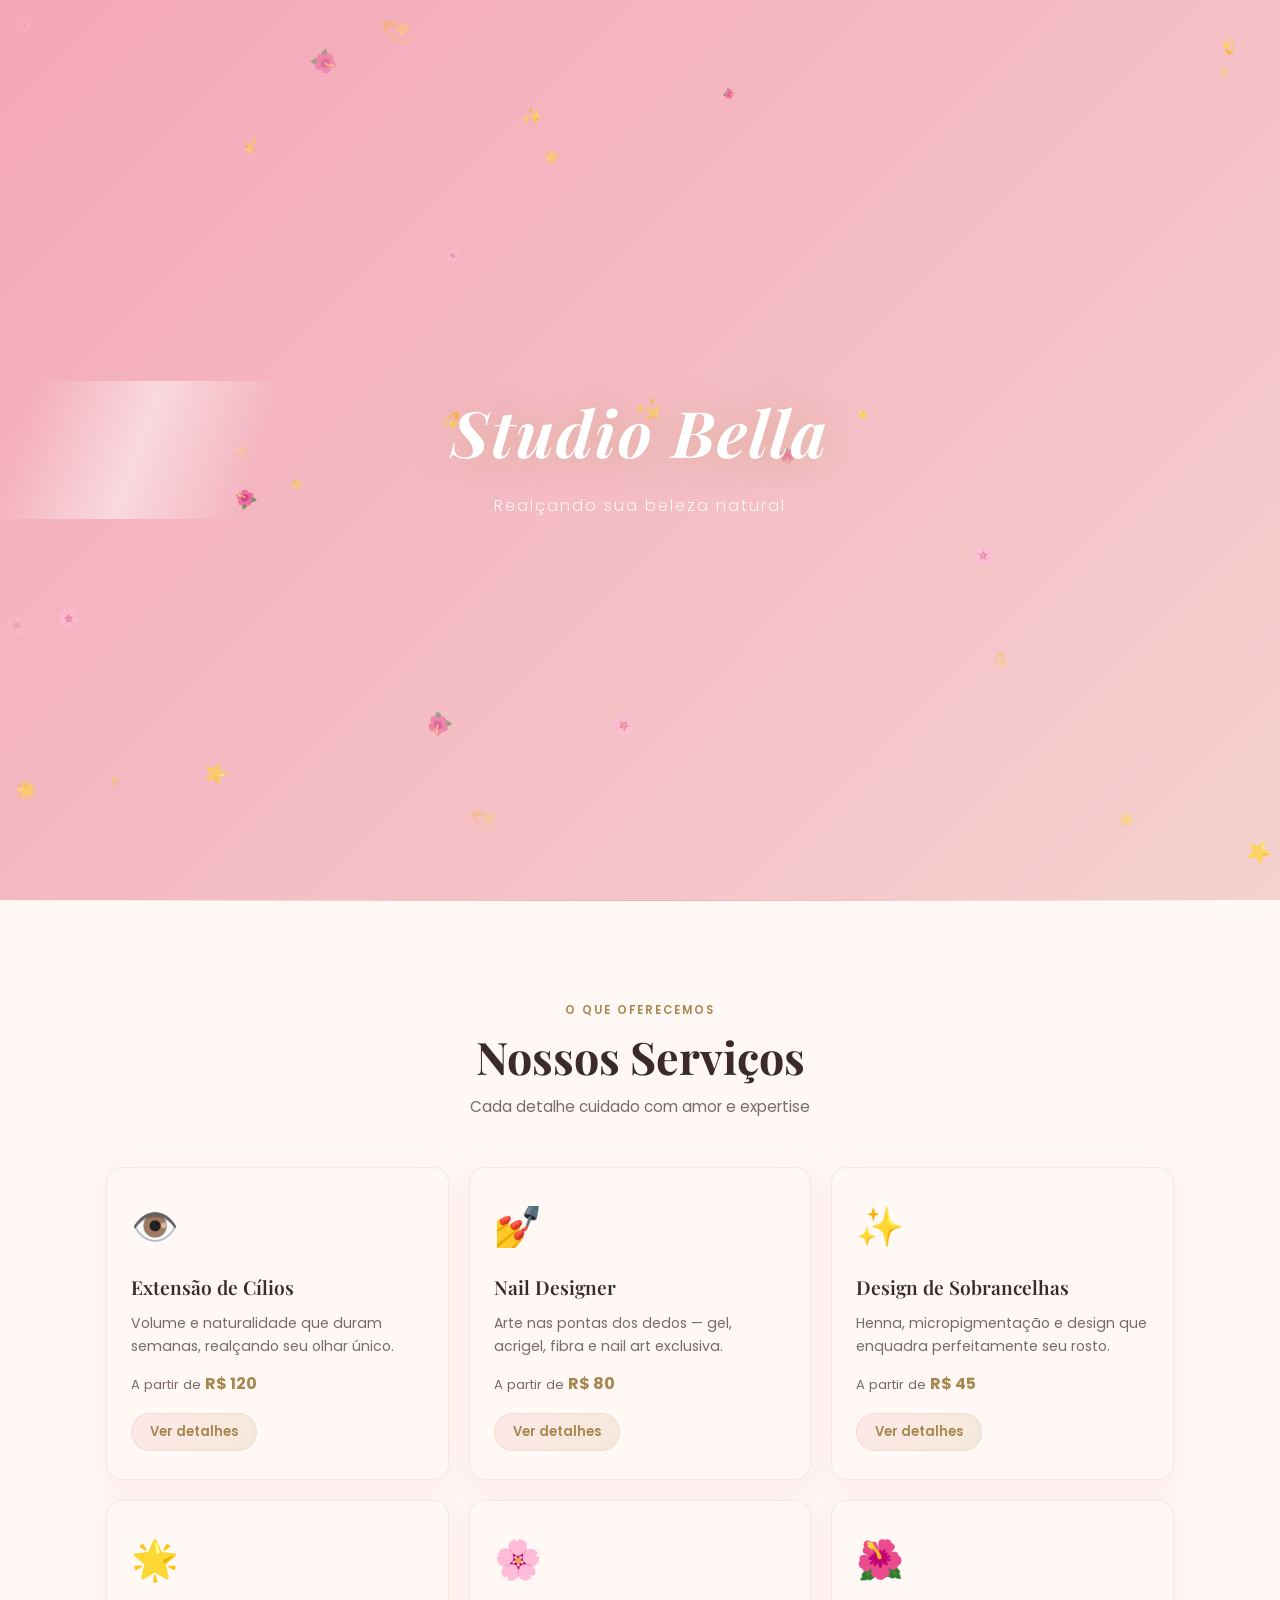
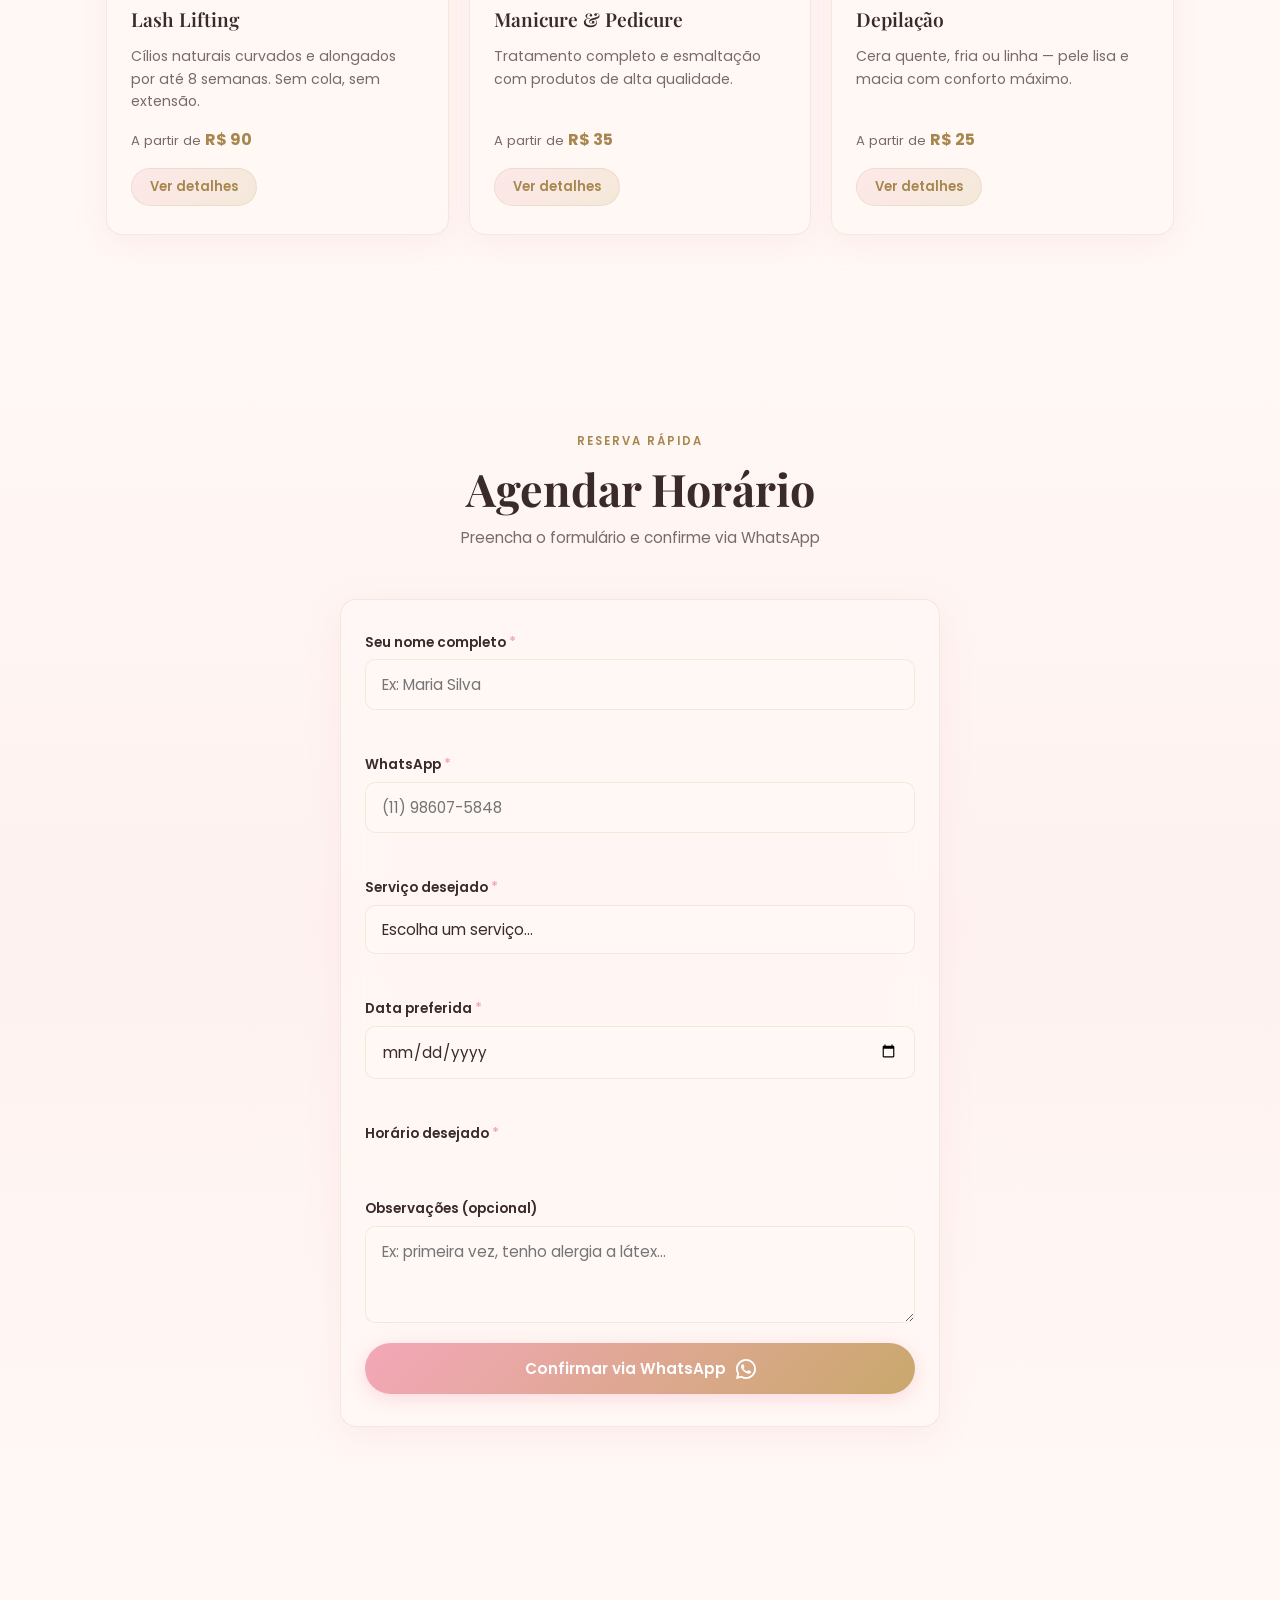
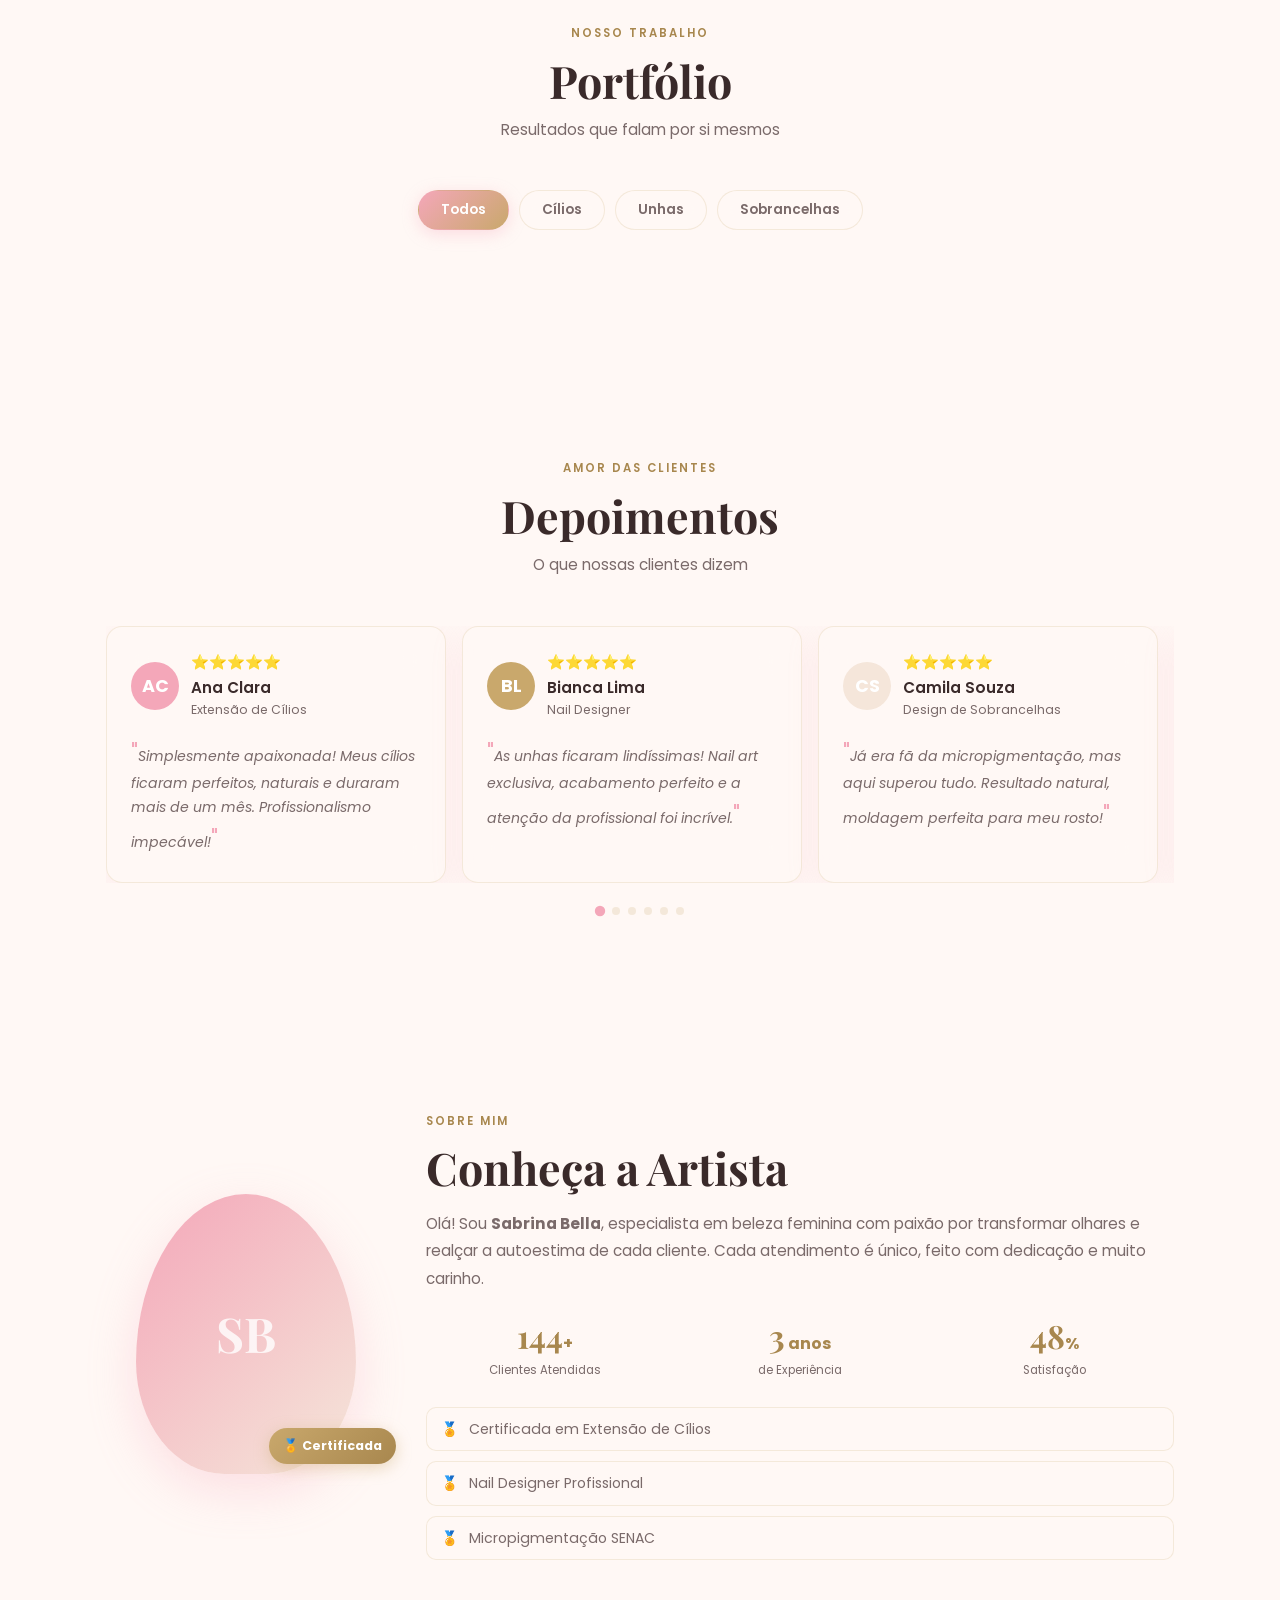
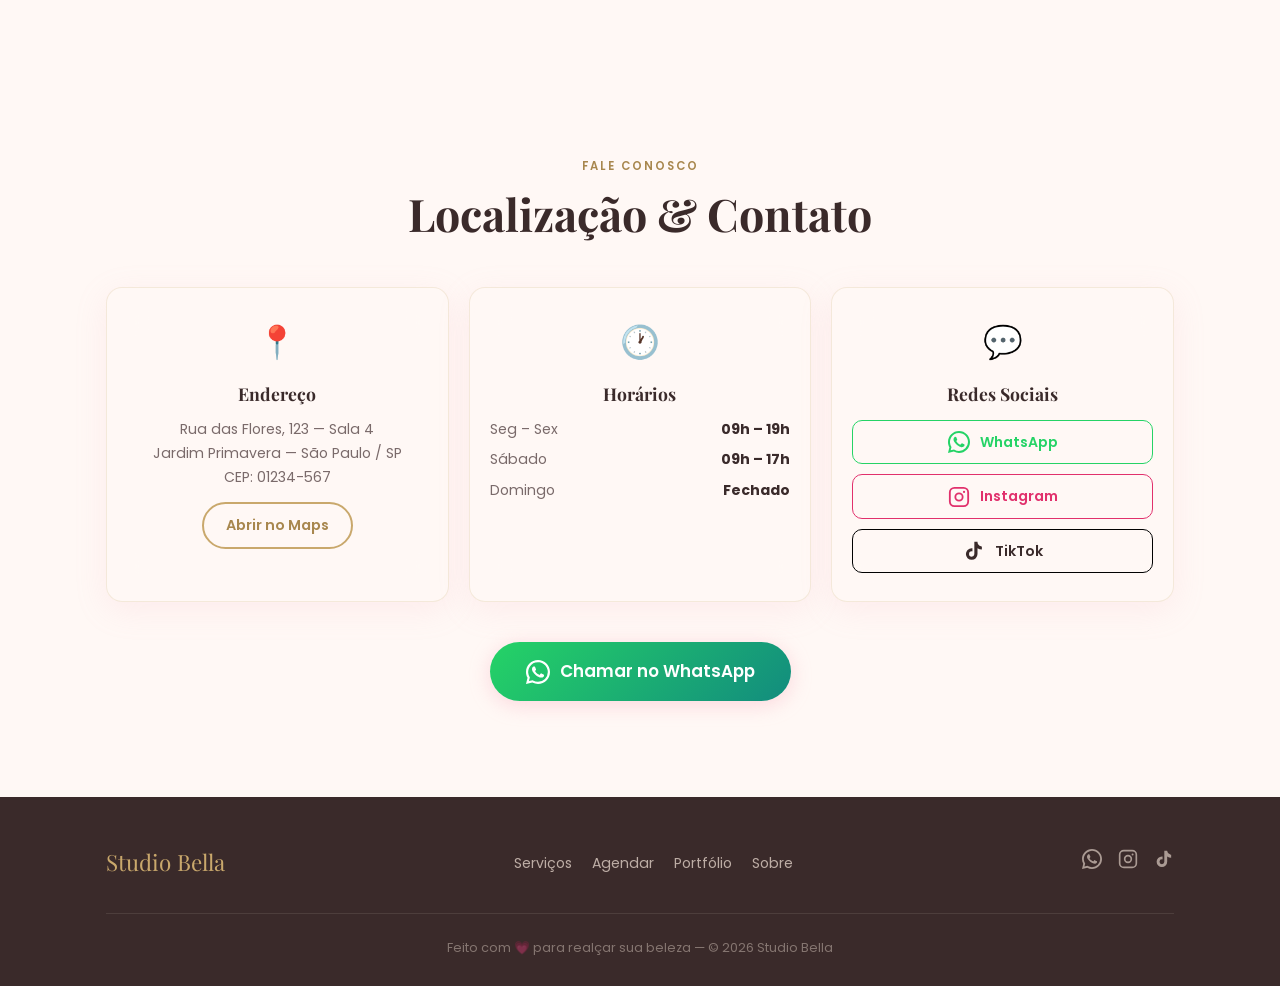
==== index.html @ 9dfc7160 "feat: site completo Studio Bella — salão de beleza feminino - Splash screen com partículas animadas " ====
<!DOCTYPE html>
<html lang="pt-BR" data-theme="light">
<head>
  <meta charset="UTF-8" />
  <meta name="viewport" content="width=device-width, initial-scale=1.0, maximum-scale=1.0" />
  <meta name="theme-color" content="#F4A7B9" />
  <meta name="description" content="Salão de Beleza Feminino — Cílios, Unhas, Sobrancelhas e muito mais. Agende seu horário agora!" />
  <title>Studio Bella — Salão de Beleza Feminino</title>

  <!-- PERSONALIZE: Troque o nome do salão nos meta tags acima -->

  <!-- PWA Manifest -->
  <link rel="manifest" href="manifest.json" />
  <link rel="apple-touch-icon" href="assets/icon-192.png" />

  <!-- Google Fonts -->
  <link rel="preconnect" href="https://fonts.googleapis.com" />
  <link rel="preconnect" href="https://fonts.gstatic.com" crossorigin />
  <link href="https://fonts.googleapis.com/css2?family=Playfair+Display:ital,wght@0,400;0,600;0,700;1,400&family=Poppins:wght@300;400;500;600&display=swap" rel="stylesheet" />

  <!-- Critical inline CSS for above-the-fold -->
  <style>
    *,*::before,*::after{box-sizing:border-box;margin:0;padding:0}
    html{scroll-behavior:smooth}
    body{font-family:'Poppins',sans-serif;background:#FFF8F5;color:#3a2a2a;overflow-x:hidden}
    #splash{position:fixed;inset:0;z-index:9999;background:linear-gradient(135deg,#F4A7B9,#F5E6DA,#C9A86C);display:flex;flex-direction:column;align-items:center;justify-content:center;transition:opacity .8s ease,transform .8s ease}
    #splash.hide{opacity:0;transform:scale(1.05);pointer-events:none}
    .splash-logo{font-family:'Playfair Display',serif;font-size:2.5rem;color:#fff;text-shadow:0 2px 20px rgba(201,168,108,.6);animation:pulse-glow 2s ease-in-out infinite}
    @keyframes pulse-glow{0%,100%{transform:scale(1);filter:drop-shadow(0 0 8px rgba(255,255,255,.4))}50%{transform:scale(1.06);filter:drop-shadow(0 0 24px rgba(255,255,255,.9))}}
  </style>

  <link rel="stylesheet" href="css/style.css" />
  <link rel="stylesheet" href="css/animations.css" />

  <!-- Scroll progress bar -->
  <div id="scroll-progress"></div>
</head>
<body>

<!-- ============================================================
     SPLASH SCREEN
============================================================ -->
<div id="splash" role="status" aria-label="Carregando...">
  <canvas id="particles-canvas"></canvas>
  <div class="splash-content">
    <div class="splash-logo-wrap">
      <div class="splash-shine"></div>
      <h1 class="splash-logo">Studio Bella</h1>
      <!-- PERSONALIZE: Troque "Studio Bella" pelo nome do seu salão -->
      <p class="splash-tagline">Realçando sua beleza natural</p>
    </div>
  </div>
</div>

<!-- ============================================================
     CURSOR CUSTOMIZADO (desktop)
============================================================ -->
<div id="custom-cursor"></div>
<div id="cursor-trail"></div>

<!-- ============================================================
     SCROLL PROGRESS BAR
============================================================ -->
<div id="scroll-bar"></div>

<!-- ============================================================
     PULL-TO-REFRESH
============================================================ -->
<div id="ptr-loader" aria-hidden="true">
  <div class="ptr-flower">🌸</div>
  <span>Atualizando...</span>
</div>

<!-- ============================================================
     DARK/LIGHT TOGGLE
============================================================ -->
<button id="theme-toggle" aria-label="Alternar tema" title="Alternar tema">
  <span class="theme-icon">🌙</span>
</button>

<!-- ============================================================
     HEADER + NAV
============================================================ -->
<header id="site-header" role="banner">
  <div class="header-inner">
    <a href="#hero" class="header-logo" aria-label="Studio Bella — início">
      Studio Bella
    </a>
    <button id="menu-btn" aria-label="Abrir menu" aria-expanded="false" aria-controls="main-nav">
      <span></span><span></span><span></span>
    </button>
    <nav id="main-nav" role="navigation" aria-label="Menu principal">
      <ul>
        <li><a href="#servicos" data-nav>Serviços</a></li>
        <li><a href="#agendamento" data-nav>Agendar</a></li>
        <li><a href="#portfolio" data-nav>Portfólio</a></li>
        <li><a href="#depoimentos" data-nav>Depoimentos</a></li>
        <li><a href="#sobre" data-nav>Sobre</a></li>
        <li><a href="#contato" data-nav>Contato</a></li>
      </ul>
    </nav>
  </div>
</header>

<!-- ============================================================
     HERO
============================================================ -->
<section id="hero" class="section-hero" aria-label="Página inicial">
  <div class="hero-parallax-bg" id="hero-bg"></div>
  <div class="hero-overlay"></div>
  <div class="hero-content reveal">
    <div class="hero-badge">✨ Beleza & Sofisticação</div>
    <h1 class="hero-title">
      Studio<br /><em>Bella</em>
      <!-- PERSONALIZE: Troque pelo nome do seu salão -->
    </h1>
    <p class="hero-tagline">Realçando sua beleza natural<br />com arte, carinho e precisão</p>
    <!-- PERSONALIZE: Troque a tagline acima -->
    <a href="#agendamento" class="btn-primary shimmer-btn" aria-label="Ir para agendamento">
      <span>Agendar Agora</span>
      <svg width="20" height="20" viewBox="0 0 24 24" fill="none" stroke="currentColor" stroke-width="2" aria-hidden="true"><path d="M5 12h14M12 5l7 7-7 7"/></svg>
    </a>
  </div>
  <div class="hero-scroll-hint" aria-hidden="true">
    <div class="scroll-dot"></div>
    <span>Role para baixo</span>
  </div>
</section>

<!-- ============================================================
     SERVIÇOS
============================================================ -->
<section id="servicos" class="section-services" aria-label="Serviços">
  <div class="container">
    <div class="section-header reveal">
      <span class="section-badge">O que oferecemos</span>
      <h2 class="section-title">Nossos Serviços</h2>
      <p class="section-sub">Cada detalhe cuidado com amor e expertise</p>
    </div>

    <div class="services-grid" role="list">

      <article class="service-card glass-card reveal" role="listitem" data-service="cilios" tabindex="0">
        <div class="card-icon" aria-hidden="true">👁️</div>
        <h3>Extensão de Cílios</h3>
        <p>Volume e naturalidade que duram semanas, realçando seu olhar único.</p>
        <div class="card-price">A partir de <strong>R$ 120</strong></div>
        <!-- PERSONALIZE: Ajuste o preço acima -->
        <button class="card-btn" aria-label="Ver detalhes de Extensão de Cílios">Ver detalhes</button>
      </article>

      <article class="service-card glass-card reveal" role="listitem" data-service="unhas" tabindex="0">
        <div class="card-icon" aria-hidden="true">💅</div>
        <h3>Nail Designer</h3>
        <p>Arte nas pontas dos dedos — gel, acrigel, fibra e nail art exclusiva.</p>
        <div class="card-price">A partir de <strong>R$ 80</strong></div>
        <!-- PERSONALIZE: Ajuste o preço acima -->
        <button class="card-btn" aria-label="Ver detalhes de Nail Designer">Ver detalhes</button>
      </article>

      <article class="service-card glass-card reveal" role="listitem" data-service="sobrancelhas" tabindex="0">
        <div class="card-icon" aria-hidden="true">✨</div>
        <h3>Design de Sobrancelhas</h3>
        <p>Henna, micropigmentação e design que enquadra perfeitamente seu rosto.</p>
        <div class="card-price">A partir de <strong>R$ 45</strong></div>
        <!-- PERSONALIZE: Ajuste o preço acima -->
        <button class="card-btn" aria-label="Ver detalhes de Design de Sobrancelhas">Ver detalhes</button>
      </article>

      <article class="service-card glass-card reveal" role="listitem" data-service="lash" tabindex="0">
        <div class="card-icon" aria-hidden="true">🌟</div>
        <h3>Lash Lifting</h3>
        <p>Cílios naturais curvados e alongados por até 8 semanas. Sem cola, sem extensão.</p>
        <div class="card-price">A partir de <strong>R$ 90</strong></div>
        <!-- PERSONALIZE: Ajuste o preço acima -->
        <button class="card-btn" aria-label="Ver detalhes de Lash Lifting">Ver detalhes</button>
      </article>

      <article class="service-card glass-card reveal" role="listitem" data-service="manicure" tabindex="0">
        <div class="card-icon" aria-hidden="true">🌸</div>
        <h3>Manicure & Pedicure</h3>
        <p>Tratamento completo e esmaltação com produtos de alta qualidade.</p>
        <div class="card-price">A partir de <strong>R$ 35</strong></div>
        <!-- PERSONALIZE: Ajuste o preço acima -->
        <button class="card-btn" aria-label="Ver detalhes de Manicure e Pedicure">Ver detalhes</button>
      </article>

      <article class="service-card glass-card reveal" role="listitem" data-service="depilacao" tabindex="0">
        <div class="card-icon" aria-hidden="true">🌺</div>
        <h3>Depilação</h3>
        <p>Cera quente, fria ou linha — pele lisa e macia com conforto máximo.</p>
        <div class="card-price">A partir de <strong>R$ 25</strong></div>
        <!-- PERSONALIZE: Ajuste o preço acima -->
        <button class="card-btn" aria-label="Ver detalhes de Depilação">Ver detalhes</button>
      </article>

    </div>
  </div>
</section>

<!-- ============================================================
     MODAL DE SERVIÇO
============================================================ -->
<div id="service-modal" class="modal-overlay" role="dialog" aria-modal="true" aria-labelledby="modal-title" hidden>
  <div class="modal-box glass-card">
    <button class="modal-close" aria-label="Fechar modal">✕</button>
    <div class="modal-icon" id="modal-icon" aria-hidden="true"></div>
    <h3 id="modal-title"></h3>
    <p id="modal-desc"></p>
    <ul id="modal-details" class="modal-list"></ul>
    <div id="modal-price" class="modal-price"></div>
    <a href="#agendamento" class="btn-primary shimmer-btn modal-cta">
      <span>Agendar Este Serviço</span>
    </a>
  </div>
</div>

<!-- ============================================================
     AGENDAMENTO
============================================================ -->
<section id="agendamento" class="section-booking" aria-label="Agendamento">
  <div class="container">
    <div class="section-header reveal">
      <span class="section-badge">Reserva rápida</span>
      <h2 class="section-title">Agendar Horário</h2>
      <p class="section-sub">Preencha o formulário e confirme via WhatsApp</p>
    </div>

    <div class="booking-card glass-card reveal">
      <form id="booking-form" novalidate>

        <div class="form-group">
          <label for="f-nome">Seu nome completo <span aria-hidden="true">*</span></label>
          <input type="text" id="f-nome" name="nome" placeholder="Ex: Maria Silva" autocomplete="name" required />
          <span class="field-error" id="err-nome" role="alert"></span>
        </div>

        <div class="form-group">
          <label for="f-wpp">WhatsApp <span aria-hidden="true">*</span></label>
          <input type="tel" id="f-wpp" name="whatsapp" placeholder="(11) 98607-5848" autocomplete="tel" required />
          <span class="field-error" id="err-wpp" role="alert"></span>
        </div>

        <div class="form-group">
          <label for="f-servico">Serviço desejado <span aria-hidden="true">*</span></label>
          <select id="f-servico" name="servico" required>
            <option value="">Escolha um serviço...</option>
            <option value="Extensão de Cílios">👁️ Extensão de Cílios</option>
            <option value="Nail Designer">💅 Nail Designer</option>
            <option value="Design de Sobrancelhas">✨ Design de Sobrancelhas</option>
            <option value="Lash Lifting">🌟 Lash Lifting</option>
            <option value="Manicure e Pedicure">🌸 Manicure &amp; Pedicure</option>
            <option value="Depilação">🌺 Depilação</option>
          </select>
          <span class="field-error" id="err-servico" role="alert"></span>
        </div>

        <div class="form-group">
          <label for="f-data">Data preferida <span aria-hidden="true">*</span></label>
          <input type="date" id="f-data" name="data" required />
          <span class="field-error" id="err-data" role="alert"></span>
        </div>

        <div class="form-group">
          <label>Horário desejado <span aria-hidden="true">*</span></label>
          <div class="time-slots" id="time-slots" role="group" aria-label="Selecione o horário">
            <!-- Gerado via JS -->
          </div>
          <input type="hidden" id="f-horario" name="horario" required />
          <span class="field-error" id="err-horario" role="alert"></span>
        </div>

        <div class="form-group">
          <label for="f-obs">Observações (opcional)</label>
          <textarea id="f-obs" name="observacoes" placeholder="Ex: primeira vez, tenho alergia a látex..." rows="3"></textarea>
        </div>

        <button type="submit" class="btn-primary btn-full shimmer-btn" id="btn-agendar">
          <span>Confirmar via WhatsApp</span>
          <svg width="20" height="20" viewBox="0 0 24 24" fill="currentColor" aria-hidden="true"><path d="M17.472 14.382c-.297-.149-1.758-.867-2.03-.967-.273-.099-.471-.148-.67.15-.197.297-.767.966-.94 1.164-.173.199-.347.223-.644.075-.297-.15-1.255-.463-2.39-1.475-.883-.788-1.48-1.761-1.653-2.059-.173-.297-.018-.458.13-.606.134-.133.298-.347.446-.52.149-.174.198-.298.298-.497.099-.198.05-.371-.025-.52-.075-.149-.669-1.612-.916-2.207-.242-.579-.487-.5-.669-.51-.173-.008-.371-.01-.57-.01-.198 0-.52.074-.792.372-.272.297-1.04 1.016-1.04 2.479 0 1.462 1.065 2.875 1.213 3.074.149.198 2.096 3.2 5.077 4.487.709.306 1.262.489 1.694.625.712.227 1.36.195 1.871.118.571-.085 1.758-.719 2.006-1.413.248-.694.248-1.289.173-1.413-.074-.124-.272-.198-.57-.347z"/><path d="M12 0C5.373 0 0 5.373 0 12c0 2.123.554 4.118 1.528 5.847L0 24l6.335-1.51A11.945 11.945 0 0012 24c6.627 0 12-5.373 12-12S18.627 0 12 0zm0 21.818a9.818 9.818 0 01-5.002-1.371l-.36-.213-3.728.888.933-3.638-.234-.374A9.818 9.818 0 1121.818 12a9.818 9.818 0 01-9.818 9.818z"/></svg>
        </button>

      </form>
    </div>
  </div>
</section>

<!-- ============================================================
     TELA DE CONFIRMAÇÃO (confetes)
============================================================ -->
<div id="confirmation-screen" hidden aria-live="polite">
  <canvas id="confetti-canvas"></canvas>
  <div class="confirm-box glass-card">
    <div class="confirm-icon">🎉</div>
    <h2>Solicitação Enviada!</h2>
    <p>Sua mensagem foi aberta no WhatsApp.<br />Aguarde a confirmação do seu horário!</p>
    <button id="confirm-back" class="btn-primary">Voltar ao início</button>
  </div>
</div>

<!-- ============================================================
     PORTFÓLIO
============================================================ -->
<section id="portfolio" class="section-portfolio" aria-label="Portfólio de trabalhos">
  <div class="container">
    <div class="section-header reveal">
      <span class="section-badge">Nosso trabalho</span>
      <h2 class="section-title">Portfólio</h2>
      <p class="section-sub">Resultados que falam por si mesmos</p>
    </div>

    <div class="portfolio-filters reveal" role="tablist" aria-label="Filtrar portfólio">
      <button class="filter-btn active" data-filter="all" role="tab" aria-selected="true">Todos</button>
      <button class="filter-btn" data-filter="cilios" role="tab" aria-selected="false">Cílios</button>
      <button class="filter-btn" data-filter="unhas" role="tab" aria-selected="false">Unhas</button>
      <button class="filter-btn" data-filter="sobrancelhas" role="tab" aria-selected="false">Sobrancelhas</button>
    </div>

    <div class="portfolio-grid" id="portfolio-grid" role="list">
      <!-- Gerado via JS -->
    </div>

  </div>
</section>

<!-- ============================================================
     LIGHTBOX
============================================================ -->
<div id="lightbox" class="lightbox" hidden role="dialog" aria-modal="true" aria-label="Visualizar imagem">
  <button class="lb-close" aria-label="Fechar">✕</button>
  <button class="lb-prev" aria-label="Anterior">‹</button>
  <button class="lb-next" aria-label="Próximo">›</button>
  <div class="lb-content">
    <div class="lb-img-wrap" id="lb-img-wrap"></div>
    <p class="lb-caption" id="lb-caption"></p>
  </div>
</div>

<!-- ============================================================
     DEPOIMENTOS
============================================================ -->
<section id="depoimentos" class="section-testimonials" aria-label="Depoimentos de clientes">
  <div class="container">
    <div class="section-header reveal">
      <span class="section-badge">Amor das clientes</span>
      <h2 class="section-title">Depoimentos</h2>
      <p class="section-sub">O que nossas clientes dizem</p>
    </div>

    <div class="testimonials-track-wrap">
      <div class="testimonials-track" id="testimonials-track" role="list">
        <!-- Gerado via JS -->
      </div>
    </div>

    <div class="testimonials-dots" id="testimonials-dots" aria-label="Navegação de depoimentos"></div>

  </div>
</section>

<!-- ============================================================
     SOBRE
============================================================ -->
<section id="sobre" class="section-about" aria-label="Sobre a profissional">
  <div class="container">
    <div class="about-inner reveal">
      <div class="about-photo-wrap">
        <div class="about-photo-placeholder" aria-label="Foto da profissional">
          <!-- PERSONALIZE: Troque pelo <img src="assets/profissional.jpg" alt="..."> -->
          <div class="photo-initials">SB</div>
        </div>
        <div class="about-badge-cert">
          <span>🏅</span> Certificada
        </div>
      </div>
      <div class="about-content">
        <span class="section-badge">Sobre mim</span>
        <h2 class="section-title">Conheça a Artista</h2>
        <!-- PERSONALIZE: Troque o nome e bio abaixo -->
        <p class="about-bio">
          Olá! Sou <strong>Sabrina Bella</strong>, especialista em beleza feminina com paixão por transformar olhares e realçar a autoestima de cada cliente. Cada atendimento é único, feito com dedicação e muito carinho.
        </p>
        <!-- PERSONALIZE: Troque a bio acima -->

        <div class="stats-grid" aria-label="Estatísticas">
          <div class="stat-item">
            <span class="stat-number" data-target="500">0</span><span>+</span>
            <span class="stat-label">Clientes Atendidas</span>
          </div>
          <div class="stat-item">
            <span class="stat-number" data-target="3">0</span><span> anos</span>
            <span class="stat-label">de Experiência</span>
          </div>
          <div class="stat-item">
            <span class="stat-number" data-target="98">0</span><span>%</span>
            <span class="stat-label">Satisfação</span>
          </div>
        </div>

        <div class="certifications">
          <div class="cert-item"><span aria-hidden="true">🏅</span> Certificada em Extensão de Cílios</div>
          <div class="cert-item"><span aria-hidden="true">🏅</span> Nail Designer Profissional</div>
          <div class="cert-item"><span aria-hidden="true">🏅</span> Micropigmentação SENAC</div>
          <!-- PERSONALIZE: Troque as certificações acima -->
        </div>
      </div>
    </div>
  </div>
</section>

<!-- ============================================================
     CONTATO & LOCALIZAÇÃO
============================================================ -->
<section id="contato" class="section-contact" aria-label="Contato e localização">
  <div class="container">
    <div class="section-header reveal">
      <span class="section-badge">Fale conosco</span>
      <h2 class="section-title">Localização & Contato</h2>
    </div>

    <div class="contact-grid reveal">

      <div class="contact-card glass-card">
        <div class="contact-icon" aria-hidden="true">📍</div>
        <h3>Endereço</h3>
        <!-- PERSONALIZE: Troque o endereço abaixo -->
        <p>Rua das Flores, 123 — Sala 4<br />Jardim Primavera — São Paulo / SP<br />CEP: 01234-567</p>
        <a
          href="https://maps.google.com/?q=Rua+das+Flores+123+São+Paulo"
          target="_blank"
          rel="noopener"
          class="btn-outline"
          aria-label="Abrir no Google Maps"
        >Abrir no Maps</a>
        <!-- PERSONALIZE: Troque a URL do Maps acima pelo endereço real -->
      </div>

      <div class="contact-card glass-card">
        <div class="contact-icon" aria-hidden="true">🕐</div>
        <h3>Horários</h3>
        <!-- PERSONALIZE: Troque os horários abaixo -->
        <ul class="hours-list">
          <li><span>Seg – Sex</span><strong>09h – 19h</strong></li>
          <li><span>Sábado</span><strong>09h – 17h</strong></li>
          <li><span>Domingo</span><strong>Fechado</strong></li>
        </ul>
      </div>

      <div class="contact-card glass-card">
        <div class="contact-icon" aria-hidden="true">💬</div>
        <h3>Redes Sociais</h3>
        <div class="social-links">
          <!-- PERSONALIZE: Troque os links das redes sociais abaixo -->
          <a href="https://wa.me/5511986075848" target="_blank" rel="noopener" class="social-btn wpp" aria-label="WhatsApp">
            <svg width="22" height="22" viewBox="0 0 24 24" fill="currentColor" aria-hidden="true"><path d="M17.472 14.382c-.297-.149-1.758-.867-2.03-.967-.273-.099-.471-.148-.67.15-.197.297-.767.966-.94 1.164-.173.199-.347.223-.644.075-.297-.15-1.255-.463-2.39-1.475-.883-.788-1.48-1.761-1.653-2.059-.173-.297-.018-.458.13-.606.134-.133.298-.347.446-.52.149-.174.198-.298.298-.497.099-.198.05-.371-.025-.52-.075-.149-.669-1.612-.916-2.207-.242-.579-.487-.5-.669-.51-.173-.008-.371-.01-.57-.01-.198 0-.52.074-.792.372-.272.297-1.04 1.016-1.04 2.479 0 1.462 1.065 2.875 1.213 3.074.149.198 2.096 3.2 5.077 4.487.709.306 1.262.489 1.694.625.712.227 1.36.195 1.871.118.571-.085 1.758-.719 2.006-1.413.248-.694.248-1.289.173-1.413-.074-.124-.272-.198-.57-.347z"/><path d="M12 0C5.373 0 0 5.373 0 12c0 2.123.554 4.118 1.528 5.847L0 24l6.335-1.51A11.945 11.945 0 0012 24c6.627 0 12-5.373 12-12S18.627 0 12 0zm0 21.818a9.818 9.818 0 01-5.002-1.371l-.36-.213-3.728.888.933-3.638-.234-.374A9.818 9.818 0 1121.818 12a9.818 9.818 0 01-9.818 9.818z"/></svg>
            WhatsApp
          </a>
          <a href="https://instagram.com/studiobella" target="_blank" rel="noopener" class="social-btn insta" aria-label="Instagram">
            <svg width="22" height="22" viewBox="0 0 24 24" fill="none" stroke="currentColor" stroke-width="2" aria-hidden="true"><rect x="2" y="2" width="20" height="20" rx="5" ry="5"/><circle cx="12" cy="12" r="4"/><circle cx="17.5" cy="6.5" r="1.2" fill="currentColor" stroke="none"/></svg>
            Instagram
          </a>
          <a href="https://tiktok.com/@studiobella" target="_blank" rel="noopener" class="social-btn tiktok" aria-label="TikTok">
            <svg width="22" height="22" viewBox="0 0 24 24" fill="currentColor" aria-hidden="true"><path d="M19.59 6.69a4.83 4.83 0 01-3.77-4.25V2h-3.45v13.67a2.89 2.89 0 01-2.88 2.5 2.89 2.89 0 01-2.89-2.89 2.89 2.89 0 012.89-2.89c.28 0 .54.04.79.1V9.01a6.32 6.32 0 00-.79-.05 6.34 6.34 0 00-6.34 6.34 6.34 6.34 0 006.34 6.34 6.34 6.34 0 006.33-6.34V8.93a8.16 8.16 0 004.77 1.52V7a4.85 4.85 0 01-1-.31z"/></svg>
            TikTok
          </a>
        </div>
        <!-- PERSONALIZE: Troque os links acima pelos seus perfis reais -->
      </div>

    </div>

    <div class="cta-whatsapp reveal">
      <a href="https://wa.me/5511986075848" target="_blank" rel="noopener" class="btn-primary btn-wpp-big shimmer-btn" aria-label="Enviar mensagem no WhatsApp">
        <!-- PERSONALIZE: Troque o número acima pelo seu WhatsApp real -->
        <svg width="24" height="24" viewBox="0 0 24 24" fill="currentColor" aria-hidden="true"><path d="M17.472 14.382c-.297-.149-1.758-.867-2.03-.967-.273-.099-.471-.148-.67.15-.197.297-.767.966-.94 1.164-.173.199-.347.223-.644.075-.297-.15-1.255-.463-2.39-1.475-.883-.788-1.48-1.761-1.653-2.059-.173-.297-.018-.458.13-.606.134-.133.298-.347.446-.52.149-.174.198-.298.298-.497.099-.198.05-.371-.025-.52-.075-.149-.669-1.612-.916-2.207-.242-.579-.487-.5-.669-.51-.173-.008-.371-.01-.57-.01-.198 0-.52.074-.792.372-.272.297-1.04 1.016-1.04 2.479 0 1.462 1.065 2.875 1.213 3.074.149.198 2.096 3.2 5.077 4.487.709.306 1.262.489 1.694.625.712.227 1.36.195 1.871.118.571-.085 1.758-.719 2.006-1.413.248-.694.248-1.289.173-1.413-.074-.124-.272-.198-.57-.347z"/><path d="M12 0C5.373 0 0 5.373 0 12c0 2.123.554 4.118 1.528 5.847L0 24l6.335-1.51A11.945 11.945 0 0012 24c6.627 0 12-5.373 12-12S18.627 0 12 0zm0 21.818a9.818 9.818 0 01-5.002-1.371l-.36-.213-3.728.888.933-3.638-.234-.374A9.818 9.818 0 1121.818 12a9.818 9.818 0 01-9.818 9.818z"/></svg>
        <span>Chamar no WhatsApp</span>
      </a>
    </div>

  </div>
</section>

<!-- ============================================================
     FOOTER
============================================================ -->
<footer id="site-footer" role="contentinfo">
  <div class="container">
    <div class="footer-inner">
      <a href="#hero" class="footer-logo" aria-label="Studio Bella — topo">Studio Bella</a>
      <!-- PERSONALIZE: Troque o nome acima -->
      <nav class="footer-nav" aria-label="Links do rodapé">
        <a href="#servicos">Serviços</a>
        <a href="#agendamento">Agendar</a>
        <a href="#portfolio">Portfólio</a>
        <a href="#sobre">Sobre</a>
      </nav>
      <div class="footer-social">
        <a href="https://wa.me/5511986075848" target="_blank" rel="noopener" aria-label="WhatsApp">
          <svg width="20" height="20" viewBox="0 0 24 24" fill="currentColor" aria-hidden="true"><path d="M17.472 14.382c-.297-.149-1.758-.867-2.03-.967-.273-.099-.471-.148-.67.15-.197.297-.767.966-.94 1.164-.173.199-.347.223-.644.075-.297-.15-1.255-.463-2.39-1.475-.883-.788-1.48-1.761-1.653-2.059-.173-.297-.018-.458.13-.606.134-.133.298-.347.446-.52.149-.174.198-.298.298-.497.099-.198.05-.371-.025-.52-.075-.149-.669-1.612-.916-2.207-.242-.579-.487-.5-.669-.51-.173-.008-.371-.01-.57-.01-.198 0-.52.074-.792.372-.272.297-1.04 1.016-1.04 2.479 0 1.462 1.065 2.875 1.213 3.074.149.198 2.096 3.2 5.077 4.487.709.306 1.262.489 1.694.625.712.227 1.36.195 1.871.118.571-.085 1.758-.719 2.006-1.413.248-.694.248-1.289.173-1.413-.074-.124-.272-.198-.57-.347z"/><path d="M12 0C5.373 0 0 5.373 0 12c0 2.123.554 4.118 1.528 5.847L0 24l6.335-1.51A11.945 11.945 0 0012 24c6.627 0 12-5.373 12-12S18.627 0 12 0zm0 21.818a9.818 9.818 0 01-5.002-1.371l-.36-.213-3.728.888.933-3.638-.234-.374A9.818 9.818 0 1121.818 12a9.818 9.818 0 01-9.818 9.818z"/></svg>
        </a>
        <a href="https://instagram.com/studiobella" target="_blank" rel="noopener" aria-label="Instagram">
          <svg width="20" height="20" viewBox="0 0 24 24" fill="none" stroke="currentColor" stroke-width="2" aria-hidden="true"><rect x="2" y="2" width="20" height="20" rx="5" ry="5"/><circle cx="12" cy="12" r="4"/><circle cx="17.5" cy="6.5" r="1.2" fill="currentColor" stroke="none"/></svg>
        </a>
        <a href="https://tiktok.com/@studiobella" target="_blank" rel="noopener" aria-label="TikTok">
          <svg width="20" height="20" viewBox="0 0 24 24" fill="currentColor" aria-hidden="true"><path d="M19.59 6.69a4.83 4.83 0 01-3.77-4.25V2h-3.45v13.67a2.89 2.89 0 01-2.88 2.5 2.89 2.89 0 01-2.89-2.89 2.89 2.89 0 012.89-2.89c.28 0 .54.04.79.1V9.01a6.32 6.32 0 00-.79-.05 6.34 6.34 0 00-6.34 6.34 6.34 6.34 0 006.34 6.34 6.34 6.34 0 006.33-6.34V8.93a8.16 8.16 0 004.77 1.52V7a4.85 4.85 0 01-1-.31z"/></svg>
        </a>
      </div>
    </div>
    <p class="footer-copy">Feito com 💗 para realçar sua beleza &mdash; &copy; <span id="footer-year"></span> Studio Bella</p>
  </div>
</footer>

<!-- ============================================================
     FLOATING ACTION BUTTON
============================================================ -->
<a href="https://wa.me/5511986075848" id="fab" class="fab" target="_blank" rel="noopener" aria-label="Chamar no WhatsApp">
  <!-- PERSONALIZE: Troque o número acima pelo seu WhatsApp real -->
  <svg width="28" height="28" viewBox="0 0 24 24" fill="currentColor" aria-hidden="true"><path d="M17.472 14.382c-.297-.149-1.758-.867-2.03-.967-.273-.099-.471-.148-.67.15-.197.297-.767.966-.94 1.164-.173.199-.347.223-.644.075-.297-.15-1.255-.463-2.39-1.475-.883-.788-1.48-1.761-1.653-2.059-.173-.297-.018-.458.13-.606.134-.133.298-.347.446-.52.149-.174.198-.298.298-.497.099-.198.05-.371-.025-.52-.075-.149-.669-1.612-.916-2.207-.242-.579-.487-.5-.669-.51-.173-.008-.371-.01-.57-.01-.198 0-.52.074-.792.372-.272.297-1.04 1.016-1.04 2.479 0 1.462 1.065 2.875 1.213 3.074.149.198 2.096 3.2 5.077 4.487.709.306 1.262.489 1.694.625.712.227 1.36.195 1.871.118.571-.085 1.758-.719 2.006-1.413.248-.694.248-1.289.173-1.413-.074-.124-.272-.198-.57-.347z"/><path d="M12 0C5.373 0 0 5.373 0 12c0 2.123.554 4.118 1.528 5.847L0 24l6.335-1.51A11.945 11.945 0 0012 24c6.627 0 12-5.373 12-12S18.627 0 12 0zm0 21.818a9.818 9.818 0 01-5.002-1.371l-.36-.213-3.728.888.933-3.638-.234-.374A9.818 9.818 0 1121.818 12a9.818 9.818 0 01-9.818 9.818z"/></svg>
</a>

<!-- ============================================================
     VOLTAR AO TOPO
============================================================ -->
<button id="back-to-top" aria-label="Voltar ao topo" hidden>
  <svg width="20" height="20" viewBox="0 0 24 24" fill="none" stroke="currentColor" stroke-width="2.5" aria-hidden="true"><polyline points="18 15 12 9 6 15"/></svg>
</button>

<!-- Scripts -->
<script src="js/main.js" defer></script>
<script src="js/agendamento.js" defer></script>
<script src="js/portfolio.js" defer></script>

</body>
</html>
---- css/style.css ----
/* ============================================================
   STUDIO BELLA — style.css
   PERSONALIZE: Troque as variáveis abaixo para mudar o tema
============================================================ */

/* ── Variáveis ─────────────────────────────────────────── */
:root {
  --rose:      #F4A7B9;
  --nude:      #F5E6DA;
  --gold:      #C9A86C;
  --gold-dark: #a8874e;
  --white:     #FFF8F5;
  --dark:      #3a2a2a;
  --gray:      #7a6a6a;
  --light-bg:  #FFF8F5;
  --card-bg:   rgba(255,248,245,0.7);
  --border:    rgba(201,168,108,0.2);
  --shadow:    0 8px 32px rgba(244,167,185,0.15);
  --radius:    16px;
  --radius-sm: 10px;
  --font-head: 'Playfair Display', serif;
  --font-body: 'Poppins', sans-serif;
  --transition: 0.35s cubic-bezier(0.4, 0, 0.2, 1);
  --header-h:  64px;
}

[data-theme="dark"] {
  --white:    #1a1218;
  --light-bg: #1a1218;
  --dark:     #f5e6da;
  --gray:     #c8b8b8;
  --card-bg:  rgba(40,28,34,0.8);
  --border:   rgba(201,168,108,0.3);
  --shadow:   0 8px 32px rgba(0,0,0,0.4);
}

/* ── Reset base ─────────────────────────────────────────── */
*, *::before, *::after { box-sizing: border-box; margin: 0; padding: 0; }
html { scroll-behavior: smooth; scroll-padding-top: var(--header-h); }
body {
  font-family: var(--font-body);
  background: var(--light-bg);
  color: var(--dark);
  overflow-x: hidden;
  transition: background var(--transition), color var(--transition);
  line-height: 1.6;
}
img { max-width: 100%; height: auto; display: block; }
a { color: inherit; text-decoration: none; }
ul { list-style: none; }
button { cursor: pointer; border: none; background: none; font-family: var(--font-body); }

/* ── Scroll progress bar ─────────────────────────────────── */
#scroll-bar {
  position: fixed;
  top: 0; left: 0;
  height: 3px;
  width: 0%;
  background: linear-gradient(90deg, var(--rose), var(--gold));
  z-index: 10000;
  transition: width 0.1s linear;
}

/* ── Custom cursor (desktop only) ───────────────────────── */
@media (hover: hover) and (pointer: fine) {
  body { cursor: none; }
  #custom-cursor {
    position: fixed;
    width: 14px; height: 14px;
    border-radius: 50%;
    background: var(--rose);
    pointer-events: none;
    z-index: 9998;
    transform: translate(-50%,-50%);
    transition: transform 0.08s ease, opacity 0.3s;
    mix-blend-mode: multiply;
  }
  #cursor-trail {
    position: fixed;
    width: 36px; height: 36px;
    border-radius: 50%;
    border: 1.5px solid var(--gold);
    pointer-events: none;
    z-index: 9997;
    transform: translate(-50%,-50%);
    transition: transform 0.2s ease;
    opacity: 0.5;
  }
  a:hover ~ #custom-cursor,
  button:hover ~ #custom-cursor { transform: translate(-50%,-50%) scale(1.8); }
}

/* ── Dark mode toggle ────────────────────────────────────── */
#theme-toggle {
  position: fixed;
  top: 72px; right: 14px;
  z-index: 900;
  width: 42px; height: 42px;
  border-radius: 50%;
  background: var(--card-bg);
  backdrop-filter: blur(12px);
  border: 1px solid var(--border);
  box-shadow: var(--shadow);
  display: flex; align-items: center; justify-content: center;
  font-size: 1.2rem;
  transition: transform var(--transition), box-shadow var(--transition);
}
#theme-toggle:hover { transform: scale(1.1); }

/* ── Pull-to-refresh ────────────────────────────────────── */
#ptr-loader {
  position: fixed;
  top: -80px; left: 50%;
  transform: translateX(-50%);
  z-index: 8000;
  display: flex; flex-direction: column; align-items: center; gap: 6px;
  background: var(--card-bg);
  backdrop-filter: blur(12px);
  border-radius: 40px;
  padding: 12px 24px;
  box-shadow: var(--shadow);
  font-size: 0.8rem;
  color: var(--gray);
  transition: top 0.4s ease;
}
#ptr-loader.visible { top: 8px; }
.ptr-flower { font-size: 1.8rem; animation: spin-slow 2s linear infinite; }
@keyframes spin-slow { to { transform: rotate(360deg); } }

/* ── HEADER ──────────────────────────────────────────────── */
#site-header {
  position: fixed; top: 0; left: 0; right: 0;
  height: var(--header-h);
  z-index: 800;
  background: linear-gradient(135deg, var(--rose) 0%, var(--nude) 50%, var(--gold) 100%);
  background-size: 300% 300%;
  animation: grad-shift 8s ease infinite;
  backdrop-filter: blur(20px);
  box-shadow: 0 2px 20px rgba(244,167,185,0.25);
  transition: background 0.4s;
}
#site-header.scrolled {
  background: var(--card-bg);
  backdrop-filter: blur(20px);
  border-bottom: 1px solid var(--border);
  animation: none;
}
@keyframes grad-shift {
  0%   { background-position: 0% 50%; }
  50%  { background-position: 100% 50%; }
  100% { background-position: 0% 50%; }
}
.header-inner {
  max-width: 1100px;
  margin: 0 auto;
  height: 100%;
  display: flex; align-items: center; justify-content: space-between;
  padding: 0 16px;
}
.header-logo {
  font-family: var(--font-head);
  font-size: 1.4rem;
  font-weight: 700;
  color: #fff;
  text-shadow: 0 1px 8px rgba(0,0,0,0.2);
  letter-spacing: 0.5px;
}
#site-header.scrolled .header-logo { color: var(--gold); }

/* Hamburger */
#menu-btn {
  display: flex; flex-direction: column; gap: 5px;
  width: 36px; height: 36px;
  align-items: center; justify-content: center;
  border-radius: 8px;
  transition: background var(--transition);
}
#menu-btn span {
  display: block;
  width: 22px; height: 2px;
  background: #fff;
  border-radius: 2px;
  transition: transform var(--transition), opacity var(--transition);
}
#site-header.scrolled #menu-btn span { background: var(--dark); }
#menu-btn.open span:nth-child(1) { transform: translateY(7px) rotate(45deg); }
#menu-btn.open span:nth-child(2) { opacity: 0; }
#menu-btn.open span:nth-child(3) { transform: translateY(-7px) rotate(-45deg); }

/* Nav */
#main-nav {
  position: fixed; top: var(--header-h); left: 0; right: 0; bottom: 0;
  background: rgba(255,248,245,0.97);
  backdrop-filter: blur(20px);
  display: flex; align-items: center; justify-content: center;
  transform: translateX(100%);
  transition: transform var(--transition);
  z-index: 700;
}
[data-theme="dark"] #main-nav { background: rgba(26,18,24,0.97); }
#main-nav.open { transform: translateX(0); }
#main-nav ul { display: flex; flex-direction: column; gap: 28px; text-align: center; }
#main-nav a {
  font-family: var(--font-head);
  font-size: 1.6rem;
  color: var(--dark);
  transition: color var(--transition);
}
#main-nav a:hover { color: var(--gold); }

@media (min-width: 768px) {
  #menu-btn { display: none; }
  #main-nav {
    position: static;
    background: none;
    backdrop-filter: none;
    transform: none;
    display: flex;
    flex-direction: row;
  }
  #main-nav ul { flex-direction: row; gap: 24px; }
  #main-nav a {
    font-family: var(--font-body);
    font-size: 0.9rem;
    font-weight: 500;
    color: #fff;
    padding: 4px 0;
    border-bottom: 2px solid transparent;
    transition: border-color var(--transition), color var(--transition);
  }
  #main-nav a:hover { border-color: var(--gold); color: #fff; }
  #site-header.scrolled #main-nav a { color: var(--dark); }
  #site-header.scrolled #main-nav a:hover { color: var(--gold); }
}

/* ── HERO ────────────────────────────────────────────────── */
.section-hero {
  position: relative;
  min-height: 100svh;
  display: flex; align-items: center; justify-content: center;
  overflow: hidden;
  padding-top: var(--header-h);
}
.hero-parallax-bg {
  position: absolute; inset: -50px;
  background: linear-gradient(135deg, #f9c6d4 0%, #f5e6da 40%, #e8d4b8 100%);
  background-size: cover;
  will-change: transform;
  z-index: 0;
}
.hero-parallax-bg::before {
  content: '';
  position: absolute; inset: 0;
  background: repeating-linear-gradient(
    45deg,
    transparent,
    transparent 40px,
    rgba(201,168,108,0.05) 40px,
    rgba(201,168,108,0.05) 80px
  );
}
.hero-overlay {
  position: absolute; inset: 0;
  background: linear-gradient(to bottom, rgba(244,167,185,0.35) 0%, rgba(245,230,218,0.5) 100%);
  z-index: 1;
}
.hero-content {
  position: relative; z-index: 2;
  text-align: center;
  padding: 40px 24px;
  max-width: 540px;
}
.hero-badge {
  display: inline-block;
  background: rgba(255,255,255,0.5);
  backdrop-filter: blur(8px);
  border: 1px solid rgba(201,168,108,0.4);
  border-radius: 40px;
  padding: 6px 18px;
  font-size: 0.78rem;
  font-weight: 500;
  color: var(--gold-dark);
  letter-spacing: 1px;
  text-transform: uppercase;
  margin-bottom: 20px;
}
.hero-title {
  font-family: var(--font-head);
  font-size: clamp(3rem, 12vw, 5.5rem);
  font-weight: 700;
  line-height: 1;
  color: var(--dark);
  margin-bottom: 16px;
  letter-spacing: -1px;
}
.hero-title em {
  font-style: italic;
  color: var(--gold-dark);
}
.hero-tagline {
  font-size: 1rem;
  color: var(--gray);
  margin-bottom: 36px;
  line-height: 1.7;
}
.hero-scroll-hint {
  position: absolute; bottom: 30px; left: 50%; transform: translateX(-50%);
  z-index: 2;
  display: flex; flex-direction: column; align-items: center; gap: 8px;
  font-size: 0.72rem;
  color: var(--gray);
  animation: bob 2s ease-in-out infinite;
}
.scroll-dot {
  width: 6px; height: 6px;
  border-radius: 50%;
  background: var(--gold);
  animation: scroll-pulse 2s ease-in-out infinite;
}
@keyframes bob { 0%,100%{transform:translateX(-50%) translateY(0)} 50%{transform:translateX(-50%) translateY(8px)} }
@keyframes scroll-pulse { 0%,100%{opacity:1;transform:scale(1)} 50%{opacity:0.3;transform:scale(0.6)} }

/* ── BUTTONS ─────────────────────────────────────────────── */
.btn-primary {
  display: inline-flex; align-items: center; gap: 10px;
  background: linear-gradient(135deg, var(--rose), var(--gold));
  color: #fff;
  font-weight: 600;
  font-size: 0.95rem;
  padding: 14px 28px;
  border-radius: 50px;
  box-shadow: 0 4px 20px rgba(244,167,185,0.4);
  transition: transform var(--transition), box-shadow var(--transition);
  position: relative;
  overflow: hidden;
}
.btn-primary:hover {
  transform: translateY(-2px);
  box-shadow: 0 8px 30px rgba(244,167,185,0.55);
}
.btn-primary:active { transform: scale(0.97); }
.shimmer-btn::after {
  content: '';
  position: absolute;
  top: 0; left: -75%;
  width: 50%; height: 100%;
  background: linear-gradient(90deg, transparent, rgba(255,255,255,0.4), transparent);
  transform: skewX(-20deg);
  animation: shimmer 3s infinite;
}
@keyframes shimmer { 0%{left:-75%} 100%{left:125%} }
.btn-full { width: 100%; justify-content: center; }

.btn-outline {
  display: inline-flex; align-items: center; gap: 8px;
  border: 2px solid var(--gold);
  color: var(--gold-dark);
  font-weight: 600;
  font-size: 0.9rem;
  padding: 10px 22px;
  border-radius: 50px;
  transition: background var(--transition), color var(--transition);
  margin-top: 12px;
}
.btn-outline:hover { background: var(--gold); color: #fff; }

/* Ripple effect */
.btn-primary::before {
  content: '';
  position: absolute;
  top: 50%; left: 50%;
  width: 0; height: 0;
  border-radius: 50%;
  background: rgba(255,255,255,0.3);
  transform: translate(-50%,-50%);
  transition: width 0.5s ease, height 0.5s ease, opacity 0.5s ease;
  opacity: 0;
}
.btn-primary:active::before {
  width: 200px; height: 200px;
  opacity: 0;
}

/* ── CONTAINER ───────────────────────────────────────────── */
.container {
  max-width: 1100px;
  margin: 0 auto;
  padding: 0 16px;
}

/* ── SECTION HEADER ──────────────────────────────────────── */
.section-header { text-align: center; margin-bottom: 48px; }
.section-badge {
  display: inline-block;
  font-size: 0.72rem;
  font-weight: 600;
  letter-spacing: 2px;
  text-transform: uppercase;
  color: var(--gold-dark);
  margin-bottom: 12px;
}
.section-title {
  font-family: var(--font-head);
  font-size: clamp(1.8rem, 6vw, 2.8rem);
  font-weight: 700;
  color: var(--dark);
  line-height: 1.15;
  margin-bottom: 12px;
}
.section-sub {
  font-size: 0.95rem;
  color: var(--gray);
}

/* ── GLASSMORPHISM CARD ──────────────────────────────────── */
.glass-card {
  background: var(--card-bg);
  backdrop-filter: blur(20px);
  -webkit-backdrop-filter: blur(20px);
  border: 1px solid var(--border);
  border-radius: var(--radius);
  box-shadow: var(--shadow);
}

/* ── SERVICES SECTION ────────────────────────────────────── */
.section-services {
  padding: 96px 0;
  position: relative;
}
.section-services::before {
  content: '';
  position: absolute; top: 0; left: 0; right: 0;
  height: 1px;
  background: linear-gradient(90deg, transparent, var(--rose), transparent);
}
.services-grid {
  display: grid;
  grid-template-columns: repeat(auto-fill, minmax(280px, 1fr));
  gap: 20px;
}
.service-card {
  padding: 28px 24px;
  display: flex; flex-direction: column; gap: 10px;
  cursor: pointer;
  transition: transform var(--transition), box-shadow var(--transition);
}
.service-card:hover {
  transform: translateY(-6px);
  box-shadow: 0 16px 48px rgba(244,167,185,0.25);
}
.card-icon {
  font-size: 2.4rem;
  margin-bottom: 4px;
  display: block;
}
.service-card h3 {
  font-family: var(--font-head);
  font-size: 1.2rem;
  font-weight: 600;
  color: var(--dark);
}
.service-card p {
  font-size: 0.88rem;
  color: var(--gray);
  line-height: 1.6;
  flex: 1;
}
.card-price {
  font-size: 0.82rem;
  color: var(--gray);
  margin-top: 4px;
}
.card-price strong {
  color: var(--gold-dark);
  font-weight: 700;
  font-size: 1rem;
}
.card-btn {
  align-self: flex-start;
  background: linear-gradient(135deg, rgba(244,167,185,0.2), rgba(201,168,108,0.2));
  border: 1px solid var(--border);
  color: var(--gold-dark);
  font-size: 0.82rem;
  font-weight: 600;
  padding: 8px 18px;
  border-radius: 40px;
  margin-top: 6px;
  transition: background var(--transition), transform var(--transition);
}
.card-btn:hover {
  background: linear-gradient(135deg, var(--rose), var(--gold));
  color: #fff;
  border-color: transparent;
  transform: scale(1.04);
}

/* ── SERVICE MODAL ───────────────────────────────────────── */
.modal-overlay {
  position: fixed; inset: 0;
  z-index: 5000;
  background: rgba(58,42,42,0.6);
  backdrop-filter: blur(6px);
  display: flex; align-items: flex-end; justify-content: center;
  padding: 20px;
  transition: opacity var(--transition);
}
.modal-overlay[hidden] { display: none; }
.modal-box {
  width: 100%; max-width: 520px;
  padding: 32px 24px 28px;
  position: relative;
  max-height: 85vh;
  overflow-y: auto;
  border-radius: 24px 24px 16px 16px;
  animation: slide-up 0.4s cubic-bezier(0.4,0,0.2,1);
}
@keyframes slide-up { from{transform:translateY(80px);opacity:0} to{transform:translateY(0);opacity:1} }
.modal-close {
  position: absolute; top: 16px; right: 16px;
  width: 36px; height: 36px;
  border-radius: 50%;
  background: rgba(244,167,185,0.15);
  color: var(--gray);
  font-size: 1.1rem;
  display: flex; align-items: center; justify-content: center;
  transition: background var(--transition);
}
.modal-close:hover { background: var(--rose); color: #fff; }
.modal-icon { font-size: 3rem; margin-bottom: 12px; }
#modal-title { font-family: var(--font-head); font-size: 1.5rem; margin-bottom: 12px; }
#modal-desc { color: var(--gray); font-size: 0.9rem; line-height: 1.7; margin-bottom: 16px; }
.modal-list { display: flex; flex-direction: column; gap: 8px; margin-bottom: 16px; }
.modal-list li {
  display: flex; align-items: center; gap: 8px;
  font-size: 0.88rem; color: var(--gray);
}
.modal-list li::before { content: '✦'; color: var(--gold); font-size: 0.7rem; }
.modal-price {
  font-size: 0.9rem;
  color: var(--gray);
  margin-bottom: 20px;
  font-weight: 500;
}
.modal-price strong { color: var(--gold-dark); font-size: 1.1rem; }
.modal-cta { width: 100%; justify-content: center; }

/* ── BOOKING SECTION ─────────────────────────────────────── */
.section-booking {
  padding: 96px 0;
  background: linear-gradient(to bottom, transparent, rgba(244,167,185,0.08), transparent);
}
.booking-card { padding: 32px 24px; max-width: 600px; margin: 0 auto; }

.form-group { display: flex; flex-direction: column; gap: 6px; margin-bottom: 20px; }
.form-group label {
  font-size: 0.85rem;
  font-weight: 600;
  color: var(--dark);
}
.form-group label span { color: var(--rose); }
.form-group input,
.form-group select,
.form-group textarea {
  width: 100%;
  padding: 13px 16px;
  border: 1.5px solid var(--border);
  border-radius: var(--radius-sm);
  background: var(--white);
  color: var(--dark);
  font-family: var(--font-body);
  font-size: 0.95rem;
  transition: border-color var(--transition), box-shadow var(--transition);
  -webkit-appearance: none;
}
.form-group input:focus,
.form-group select:focus,
.form-group textarea:focus {
  outline: none;
  border-color: var(--rose);
  box-shadow: 0 0 0 3px rgba(244,167,185,0.25);
}
.form-group input.error,
.form-group select.error,
.form-group textarea.error { border-color: #e05a5a; }
.form-group input.valid,
.form-group select.valid { border-color: #5aab5a; }
.field-error {
  font-size: 0.78rem;
  color: #e05a5a;
  min-height: 18px;
}

/* Time slots */
.time-slots {
  display: flex; flex-wrap: wrap; gap: 8px;
  margin-top: 4px;
}
.time-slot {
  padding: 8px 14px;
  border: 1.5px solid var(--border);
  border-radius: 40px;
  font-size: 0.84rem;
  font-weight: 500;
  color: var(--gray);
  background: var(--white);
  cursor: pointer;
  transition: all var(--transition);
}
.time-slot:hover { border-color: var(--rose); color: var(--rose); }
.time-slot.selected {
  background: linear-gradient(135deg, var(--rose), var(--gold));
  color: #fff;
  border-color: transparent;
  box-shadow: 0 4px 12px rgba(244,167,185,0.4);
}
.time-slot.unavailable {
  opacity: 0.35;
  cursor: not-allowed;
  text-decoration: line-through;
}

/* Confirmation screen */
#confirmation-screen {
  position: fixed; inset: 0;
  z-index: 9000;
  background: rgba(244,167,185,0.9);
  backdrop-filter: blur(10px);
  display: flex; align-items: center; justify-content: center;
  padding: 24px;
}
#confirmation-screen[hidden] { display: none; }
#confetti-canvas {
  position: absolute; inset: 0;
  width: 100%; height: 100%;
  pointer-events: none;
}
.confirm-box {
  text-align: center;
  padding: 40px 28px;
  max-width: 400px;
  width: 100%;
  z-index: 1;
  animation: pop-in 0.5s cubic-bezier(0.34,1.56,0.64,1);
}
@keyframes pop-in { from{transform:scale(0.6);opacity:0} to{transform:scale(1);opacity:1} }
.confirm-icon { font-size: 3.5rem; margin-bottom: 16px; }
.confirm-box h2 { font-family: var(--font-head); margin-bottom: 12px; }
.confirm-box p { color: var(--gray); margin-bottom: 24px; line-height: 1.7; }

/* ── PORTFOLIO SECTION ───────────────────────────────────── */
.section-portfolio { padding: 96px 0; }
.portfolio-filters {
  display: flex; gap: 10px; flex-wrap: wrap; justify-content: center;
  margin-bottom: 32px;
}
.filter-btn {
  padding: 9px 22px;
  border-radius: 40px;
  font-size: 0.85rem;
  font-weight: 600;
  border: 1.5px solid var(--border);
  color: var(--gray);
  background: var(--card-bg);
  backdrop-filter: blur(10px);
  transition: all var(--transition);
}
.filter-btn:hover { border-color: var(--rose); color: var(--rose); }
.filter-btn.active {
  background: linear-gradient(135deg, var(--rose), var(--gold));
  color: #fff;
  border-color: transparent;
  box-shadow: 0 4px 16px rgba(244,167,185,0.35);
}

/* Masonry grid */
.portfolio-grid {
  columns: 2;
  column-gap: 12px;
}
@media (min-width: 600px) { .portfolio-grid { columns: 3; } }
@media (min-width: 900px) { .portfolio-grid { columns: 4; } }
.portfolio-item {
  break-inside: avoid;
  margin-bottom: 12px;
  border-radius: var(--radius);
  overflow: hidden;
  cursor: pointer;
  position: relative;
  transition: transform var(--transition), box-shadow var(--transition);
}
.portfolio-item:hover { transform: scale(1.02); box-shadow: 0 12px 40px rgba(244,167,185,0.3); }
.portfolio-item-img {
  width: 100%;
  aspect-ratio: 3/4;
  object-fit: cover;
  display: block;
  transition: filter var(--transition);
}
.portfolio-item:hover .portfolio-item-img { filter: brightness(0.85); }
.portfolio-item-overlay {
  position: absolute; inset: 0;
  background: linear-gradient(to top, rgba(58,42,42,0.7) 0%, transparent 60%);
  opacity: 0;
  transition: opacity var(--transition);
  display: flex; align-items: flex-end; padding: 16px;
}
.portfolio-item:hover .portfolio-item-overlay { opacity: 1; }
.portfolio-item-overlay span {
  color: #fff; font-size: 0.82rem; font-weight: 600;
  background: rgba(255,255,255,0.15);
  backdrop-filter: blur(4px);
  padding: 4px 12px; border-radius: 20px;
}

/* Skeleton */
.skeleton {
  background: linear-gradient(90deg, rgba(244,167,185,0.15) 25%, rgba(244,167,185,0.3) 50%, rgba(244,167,185,0.15) 75%);
  background-size: 200% 100%;
  animation: skeleton-wave 1.4s infinite;
  border-radius: var(--radius);
}
@keyframes skeleton-wave { 0%{background-position:200% 0} 100%{background-position:-200% 0} }

/* Lightbox */
.lightbox {
  position: fixed; inset: 0;
  z-index: 8000;
  background: rgba(0,0,0,0.94);
  display: flex; align-items: center; justify-content: center;
}
.lightbox[hidden] { display: none; }
.lb-content {
  width: 100%; max-width: 600px;
  padding: 0 56px;
  text-align: center;
}
.lb-img-wrap {
  border-radius: var(--radius);
  overflow: hidden;
  max-height: 80vh;
  display: flex; align-items: center; justify-content: center;
}
.lb-img-wrap > * { max-height: 80vh; width: 100%; object-fit: contain; }
.lb-caption { color: rgba(255,255,255,0.7); font-size: 0.85rem; margin-top: 12px; }
.lb-close {
  position: fixed; top: 20px; right: 20px;
  width: 44px; height: 44px;
  border-radius: 50%;
  background: rgba(255,255,255,0.15);
  color: #fff;
  font-size: 1.2rem;
  display: flex; align-items: center; justify-content: center;
}
.lb-prev, .lb-next {
  position: fixed; top: 50%; transform: translateY(-50%);
  width: 44px; height: 44px;
  border-radius: 50%;
  background: rgba(255,255,255,0.15);
  color: #fff;
  font-size: 1.8rem;
  display: flex; align-items: center; justify-content: center;
  transition: background var(--transition);
}
.lb-prev:hover, .lb-next:hover { background: rgba(244,167,185,0.5); }
.lb-prev { left: 10px; }
.lb-next { right: 10px; }

/* ── TESTIMONIALS ────────────────────────────────────────── */
.section-testimonials { padding: 96px 0; overflow: hidden; }
.testimonials-track-wrap { overflow: hidden; }
.testimonials-track {
  display: flex;
  gap: 16px;
  transition: transform 0.5s cubic-bezier(0.4,0,0.2,1);
  will-change: transform;
}
.testimonial-card {
  flex: 0 0 calc(100vw - 32px);
  max-width: 380px;
  padding: 24px;
  border-radius: var(--radius);
}
@media (min-width: 640px) {
  .testimonial-card { flex: 0 0 340px; }
}
.test-header { display: flex; align-items: center; gap: 12px; margin-bottom: 14px; }
.test-avatar {
  width: 48px; height: 48px;
  border-radius: 50%;
  display: flex; align-items: center; justify-content: center;
  font-weight: 700;
  font-size: 1.1rem;
  color: #fff;
  flex-shrink: 0;
}
.test-info { flex: 1; }
.test-name { font-weight: 600; font-size: 0.95rem; }
.test-service { font-size: 0.78rem; color: var(--gray); }
.test-stars { color: #f5c518; font-size: 0.9rem; margin-bottom: 2px; }
.test-text { font-size: 0.88rem; color: var(--gray); line-height: 1.7; font-style: italic; }
.test-text::before { content: '"'; color: var(--rose); font-size: 1.4rem; font-style: normal; }
.test-text::after  { content: '"'; color: var(--rose); font-size: 1.4rem; font-style: normal; }

.testimonials-dots { display: flex; justify-content: center; gap: 8px; margin-top: 24px; }
.t-dot {
  width: 8px; height: 8px;
  border-radius: 50%;
  background: var(--border);
  border: none;
  transition: background var(--transition), transform var(--transition);
  cursor: pointer;
}
.t-dot.active {
  background: var(--rose);
  transform: scale(1.3);
}

/* ── ABOUT SECTION ───────────────────────────────────────── */
.section-about { padding: 96px 0; }
.about-inner {
  display: grid;
  grid-template-columns: 1fr;
  gap: 40px;
  align-items: center;
}
@media (min-width: 768px) {
  .about-inner { grid-template-columns: 280px 1fr; }
}
.about-photo-wrap { position: relative; display: flex; justify-content: center; }
.about-photo-placeholder {
  width: 220px; height: 280px;
  border-radius: 50% 50% 40% 40% / 60% 60% 40% 40%;
  background: linear-gradient(135deg, var(--rose), var(--nude));
  display: flex; align-items: center; justify-content: center;
  position: relative;
  box-shadow: 0 16px 48px rgba(244,167,185,0.3);
}
.about-photo-placeholder img {
  width: 100%; height: 100%;
  object-fit: cover;
  border-radius: inherit;
}
.photo-initials {
  font-family: var(--font-head);
  font-size: 3rem;
  font-weight: 700;
  color: rgba(255,255,255,0.8);
}
.about-badge-cert {
  position: absolute; bottom: 10px; right: -10px;
  background: linear-gradient(135deg, var(--gold), var(--gold-dark));
  color: #fff;
  font-size: 0.78rem;
  font-weight: 700;
  padding: 8px 14px;
  border-radius: 40px;
  box-shadow: 0 4px 16px rgba(201,168,108,0.4);
}
.about-bio { color: var(--gray); line-height: 1.8; margin: 16px 0 28px; font-size: 0.95rem; }

.stats-grid { display: grid; grid-template-columns: repeat(3,1fr); gap: 16px; margin-bottom: 28px; }
.stat-item { text-align: center; }
.stat-number {
  font-family: var(--font-head);
  font-size: 2rem;
  font-weight: 700;
  color: var(--gold-dark);
  line-height: 1;
}
.stat-item > span:nth-child(2) { color: var(--gold-dark); font-weight: 700; font-size: 1rem; }
.stat-label { display: block; font-size: 0.72rem; color: var(--gray); margin-top: 4px; }

.certifications { display: flex; flex-direction: column; gap: 10px; }
.cert-item {
  display: flex; align-items: center; gap: 10px;
  font-size: 0.88rem; color: var(--gray);
  background: var(--card-bg);
  border: 1px solid var(--border);
  border-radius: var(--radius-sm);
  padding: 10px 14px;
}

/* ── CONTACT SECTION ─────────────────────────────────────── */
.section-contact { padding: 96px 0; }
.contact-grid {
  display: grid;
  grid-template-columns: 1fr;
  gap: 20px;
  margin-bottom: 40px;
}
@media (min-width: 600px) { .contact-grid { grid-template-columns: repeat(3,1fr); } }
.contact-card { padding: 28px 20px; text-align: center; }
.contact-icon { font-size: 2rem; margin-bottom: 12px; }
.contact-card h3 { font-family: var(--font-head); font-size: 1.1rem; margin-bottom: 10px; }
.contact-card p { font-size: 0.88rem; color: var(--gray); line-height: 1.7; }

.hours-list { list-style: none; display: flex; flex-direction: column; gap: 8px; }
.hours-list li {
  display: flex; justify-content: space-between; align-items: center;
  font-size: 0.88rem;
}
.hours-list li span { color: var(--gray); }
.hours-list li strong { color: var(--dark); }

.social-links { display: flex; flex-direction: column; gap: 10px; margin-top: 12px; }
.social-btn {
  display: flex; align-items: center; gap: 10px;
  padding: 10px 18px;
  border-radius: var(--radius-sm);
  font-size: 0.88rem;
  font-weight: 600;
  border: 1.5px solid var(--border);
  transition: all var(--transition);
  justify-content: center;
}
.social-btn.wpp  { border-color: #25D366; color: #25D366; }
.social-btn.insta { border-color: #E1306C; color: #E1306C; }
.social-btn.tiktok { border-color: #010101; color: var(--dark); }
.social-btn.wpp:hover  { background: #25D366; color: #fff; }
.social-btn.insta:hover { background: linear-gradient(135deg,#f58529,#dd2a7b,#8134af,#515bd4); color: #fff; border-color: transparent; }
.social-btn.tiktok:hover { background: #010101; color: #fff; }

.cta-whatsapp { text-align: center; }
.btn-wpp-big {
  font-size: 1.05rem;
  padding: 16px 36px;
  background: linear-gradient(135deg, #25D366, #128C7E);
}
.btn-wpp-big:hover { box-shadow: 0 8px 30px rgba(37,211,102,0.4); }

/* ── FOOTER ──────────────────────────────────────────────── */
#site-footer {
  background: var(--dark);
  color: var(--nude);
  padding: 48px 0 28px;
}
.footer-inner {
  display: flex; flex-direction: column; align-items: center; gap: 24px;
  text-align: center;
}
@media (min-width: 768px) {
  .footer-inner { flex-direction: row; justify-content: space-between; text-align: left; }
}
.footer-logo {
  font-family: var(--font-head);
  font-size: 1.4rem;
  color: var(--gold);
}
.footer-nav { display: flex; gap: 20px; flex-wrap: wrap; justify-content: center; }
.footer-nav a {
  color: rgba(245,230,218,0.7);
  font-size: 0.88rem;
  transition: color var(--transition);
}
.footer-nav a:hover { color: var(--gold); }
.footer-social { display: flex; gap: 16px; }
.footer-social a {
  color: rgba(245,230,218,0.6);
  transition: color var(--transition), transform var(--transition);
}
.footer-social a:hover { color: var(--gold); transform: translateY(-2px); }
.footer-copy {
  text-align: center;
  font-size: 0.8rem;
  color: rgba(245,230,218,0.4);
  margin-top: 32px;
  padding-top: 24px;
  border-top: 1px solid rgba(245,230,218,0.1);
}

/* ── FAB ─────────────────────────────────────────────────── */
.fab {
  position: fixed; bottom: 24px; right: 20px;
  z-index: 700;
  width: 58px; height: 58px;
  border-radius: 50%;
  background: linear-gradient(135deg, #25D366, #128C7E);
  color: #fff;
  display: flex; align-items: center; justify-content: center;
  box-shadow: 0 6px 24px rgba(37,211,102,0.45);
  transition: transform var(--transition), box-shadow var(--transition), opacity var(--transition);
  opacity: 0;
  transform: scale(0.5) translateY(20px);
}
.fab.visible {
  opacity: 1;
  transform: scale(1) translateY(0);
}
.fab:hover {
  transform: scale(1.1);
  box-shadow: 0 10px 32px rgba(37,211,102,0.55);
}

/* ── BACK TO TOP ─────────────────────────────────────────── */
#back-to-top {
  position: fixed; bottom: 96px; right: 20px;
  z-index: 700;
  width: 44px; height: 44px;
  border-radius: 50%;
  background: var(--card-bg);
  backdrop-filter: blur(12px);
  border: 1.5px solid var(--border);
  color: var(--gold-dark);
  box-shadow: var(--shadow);
  display: flex; align-items: center; justify-content: center;
  transition: transform var(--transition), opacity var(--transition);
  opacity: 0;
  pointer-events: none;
}
#back-to-top:not([hidden]) {
  opacity: 1;
  pointer-events: auto;
}
#back-to-top:hover { transform: translateY(-3px); }

/* ── SPLASH ──────────────────────────────────────────────── */
#splash {
  position: fixed; inset: 0;
  z-index: 9999;
  background: linear-gradient(135deg, #F4A7B9 0%, #F5E6DA 50%, #C9A86C 100%);
  background-size: 300% 300%;
  animation: grad-shift 4s ease infinite;
  display: flex; flex-direction: column;
  align-items: center; justify-content: center;
  transition: opacity 0.9s ease, transform 0.9s ease;
}
#splash.hide {
  opacity: 0;
  transform: scale(1.08);
  pointer-events: none;
}
#particles-canvas {
  position: absolute; inset: 0;
  width: 100%; height: 100%;
  pointer-events: none;
}
.splash-content { text-align: center; z-index: 1; }
.splash-logo-wrap {
  position: relative;
  display: inline-block;
  padding: 0 20px;
}
.splash-shine {
  position: absolute;
  top: 0; left: -100%;
  width: 60%; height: 100%;
  background: linear-gradient(90deg, transparent, rgba(255,255,255,0.5), transparent);
  transform: skewX(-20deg);
  animation: shine-sweep 2.5s 0.5s ease infinite;
}
@keyframes shine-sweep { 0%{left:-100%} 100%{left:200%} }
.splash-logo {
  font-family: var(--font-head);
  font-size: clamp(2.4rem, 10vw, 4rem);
  color: #fff;
  font-style: italic;
  text-shadow: 0 2px 30px rgba(201,168,108,0.5), 0 0 60px rgba(255,255,255,0.2);
  animation: pulse-glow 2s ease-in-out infinite;
  letter-spacing: 2px;
}
.splash-tagline {
  color: rgba(255,255,255,0.85);
  font-size: 1rem;
  margin-top: 10px;
  letter-spacing: 2px;
  font-weight: 300;
}

/* ── UTILITY ─────────────────────────────────────────────── */
.sr-only {
  position: absolute; width: 1px; height: 1px;
  padding: 0; margin: -1px; overflow: hidden;
  clip: rect(0,0,0,0); border: 0;
}

/* ── DARK THEME OVERRIDES ────────────────────────────────── */
[data-theme="dark"] .service-card h3,
[data-theme="dark"] .section-title,
[data-theme="dark"] .hero-title { color: var(--nude); }
[data-theme="dark"] .form-group input,
[data-theme="dark"] .form-group select,
[data-theme="dark"] .form-group textarea {
  background: rgba(40,28,34,0.9);
  color: var(--nude);
}
[data-theme="dark"] .time-slot { background: rgba(40,28,34,0.8); color: var(--gray); }
[data-theme="dark"] #site-footer { background: #0f0a0d; }
---- css/animations.css ----
/* ============================================================
   STUDIO BELLA — animations.css
   Scroll reveal, parallax, e efeitos adicionais
============================================================ */

/* ── Scroll Reveal ───────────────────────────────────────── */
.reveal {
  opacity: 0;
  transform: translateY(40px);
  transition: opacity 0.7s cubic-bezier(0.4, 0, 0.2, 1),
              transform 0.7s cubic-bezier(0.4, 0, 0.2, 1);
}
.reveal.slide-left  { transform: translateX(-40px); }
.reveal.slide-right { transform: translateX(40px); }
.reveal.scale-up    { transform: scale(0.9); }
.reveal.visible {
  opacity: 1;
  transform: none;
}

/* Stagger children */
.reveal-group > * {
  opacity: 0;
  transform: translateY(30px);
  transition: opacity 0.6s ease, transform 0.6s ease;
}
.reveal-group.visible > *:nth-child(1) { transition-delay: 0.05s; }
.reveal-group.visible > *:nth-child(2) { transition-delay: 0.12s; }
.reveal-group.visible > *:nth-child(3) { transition-delay: 0.19s; }
.reveal-group.visible > *:nth-child(4) { transition-delay: 0.26s; }
.reveal-group.visible > *:nth-child(5) { transition-delay: 0.33s; }
.reveal-group.visible > *:nth-child(6) { transition-delay: 0.40s; }
.reveal-group.visible > * { opacity: 1; transform: none; }

/* ── Floating petals background ─────────────────────────── */
.petal {
  position: fixed;
  pointer-events: none;
  font-size: 1.2rem;
  opacity: 0;
  animation: petal-fall linear infinite;
  z-index: 0;
  will-change: transform, opacity;
}
@keyframes petal-fall {
  0%   { opacity: 0; transform: translateY(-20px) rotate(0deg) scale(0.8); }
  10%  { opacity: 0.6; }
  90%  { opacity: 0.3; }
  100% { opacity: 0; transform: translateY(100vh) rotate(360deg) scale(1.1); }
}

/* ── Glitter particles (CSS only, decorative) ───────────── */
@keyframes glitter-1 {
  0%,100% { opacity: 0; transform: scale(0) rotate(0deg); }
  50%      { opacity: 1; transform: scale(1) rotate(180deg); }
}
@keyframes glitter-2 {
  0%,100% { opacity: 0; transform: scale(0) rotate(0deg) translate(0,0); }
  50%      { opacity: 0.8; transform: scale(1.2) rotate(90deg) translate(4px,-4px); }
}

/* ── Decorative golden lines ─────────────────────────────── */
.gold-divider {
  width: 60px;
  height: 2px;
  background: linear-gradient(90deg, transparent, var(--gold), transparent);
  margin: 16px auto;
  animation: gold-pulse 3s ease-in-out infinite;
}
@keyframes gold-pulse {
  0%,100% { width: 40px; opacity: 0.6; }
  50%      { width: 80px; opacity: 1; }
}

/* ── Button ripple ───────────────────────────────────────── */
@keyframes ripple-out {
  0%   { transform: translate(-50%,-50%) scale(0); opacity: 0.5; }
  100% { transform: translate(-50%,-50%) scale(4); opacity: 0; }
}
.ripple-effect {
  position: absolute;
  border-radius: 50%;
  width: 60px; height: 60px;
  background: rgba(255,255,255,0.35);
  pointer-events: none;
  transform: translate(-50%,-50%) scale(0);
  animation: ripple-out 0.6s ease-out forwards;
}

/* ── Number count animation ──────────────────────────────── */
@keyframes count-up {
  from { transform: translateY(10px); opacity: 0; }
  to   { transform: translateY(0);    opacity: 1; }
}
.stat-number.counting { animation: count-up 0.3s ease; }

/* ── Confetti pieces ─────────────────────────────────────── */
@keyframes confetti-fall {
  0%   { transform: translateY(0) rotate(0deg); opacity: 1; }
  100% { transform: translateY(100vh) rotate(720deg); opacity: 0; }
}

/* ── Page sections separator ─────────────────────────────── */
.wave-sep {
  width: 100%;
  overflow: hidden;
  line-height: 0;
}
.wave-sep svg {
  display: block;
  width: 100%;
}

/* ── Loading skeleton animation ──────────────────────────── */
@keyframes skeleton-wave {
  0%   { background-position: 200% 0; }
  100% { background-position: -200% 0; }
}

/* ── Hover glow ──────────────────────────────────────────── */
.glow-hover {
  transition: box-shadow 0.3s ease;
}
.glow-hover:hover {
  box-shadow: 0 0 20px rgba(244, 167, 185, 0.5),
              0 0 40px rgba(201, 168, 108, 0.2);
}

/* ── Modal backdrop open animation ──────────────────────── */
@keyframes backdrop-in {
  from { opacity: 0; }
  to   { opacity: 1; }
}
.modal-overlay:not([hidden]) {
  animation: backdrop-in 0.25s ease;
}

/* ── Portfolio item entrance ─────────────────────────────── */
.portfolio-item {
  animation: portfolio-in 0.5s ease backwards;
}
@keyframes portfolio-in {
  from { opacity: 0; transform: scale(0.92); }
  to   { opacity: 1; transform: scale(1); }
}
.portfolio-item.hiding {
  animation: portfolio-out 0.3s ease forwards;
}
@keyframes portfolio-out {
  to { opacity: 0; transform: scale(0.88); }
}

/* ── Lightbox image transition ───────────────────────────── */
.lb-img-wrap.transitioning { opacity: 0; transition: opacity 0.25s ease; }
.lb-img-wrap { transition: opacity 0.25s ease; }

/* ── Testimonial auto-scroll pause indicator ─────────────── */
.testimonials-track-wrap.paused::after {
  content: '';
  position: absolute;
  bottom: 0; left: 50%; transform: translateX(-50%);
  width: 40px; height: 2px;
  background: var(--rose);
  border-radius: 1px;
}

/* ── FAB entrance animation ──────────────────────────────── */
@keyframes fab-in {
  from { transform: scale(0) rotate(-180deg); opacity: 0; }
  to   { transform: scale(1) rotate(0deg); opacity: 1; }
}
.fab.visible { animation: fab-in 0.4s cubic-bezier(0.34,1.56,0.64,1) forwards; }

/* ── Gradient text ───────────────────────────────────────── */
.gradient-text {
  background: linear-gradient(135deg, var(--rose), var(--gold));
  -webkit-background-clip: text;
  -webkit-text-fill-color: transparent;
  background-clip: text;
}

/* ── Decorative flowers ──────────────────────────────────── */
.deco-flower {
  position: absolute;
  font-size: 1.5rem;
  opacity: 0.12;
  pointer-events: none;
  animation: float-deco 6s ease-in-out infinite;
}
@keyframes float-deco {
  0%,100% { transform: translateY(0) rotate(0deg); }
  50%      { transform: translateY(-15px) rotate(15deg); }
}

/* ── Scroll hint animation ───────────────────────────────── */
@keyframes bounce-hint {
  0%,100% { transform: translateX(-50%) translateY(0); opacity: 1; }
  50%     { transform: translateX(-50%) translateY(12px); opacity: 0.5; }
}
.hero-scroll-hint { animation: bounce-hint 2.5s ease-in-out infinite; }

/* ── Card hover shine ────────────────────────────────────── */
.service-card {
  position: relative;
  overflow: hidden;
}
.service-card::after {
  content: '';
  position: absolute;
  top: -50%; left: -75%;
  width: 50%; height: 200%;
  background: linear-gradient(90deg, transparent, rgba(255,255,255,0.12), transparent);
  transform: skewX(-20deg);
  opacity: 0;
  transition: opacity 0.3s;
}
.service-card:hover::after {
  opacity: 1;
  animation: card-shine 0.8s ease forwards;
}
@keyframes card-shine {
  to { left: 150%; }
}

/* ── Theme toggle animation ──────────────────────────────── */
@keyframes spin-once {
  from { transform: rotate(0deg) scale(0.8); }
  to   { transform: rotate(360deg) scale(1); }
}
#theme-toggle .theme-icon { display: inline-block; }
#theme-toggle.spinning .theme-icon { animation: spin-once 0.4s ease; }
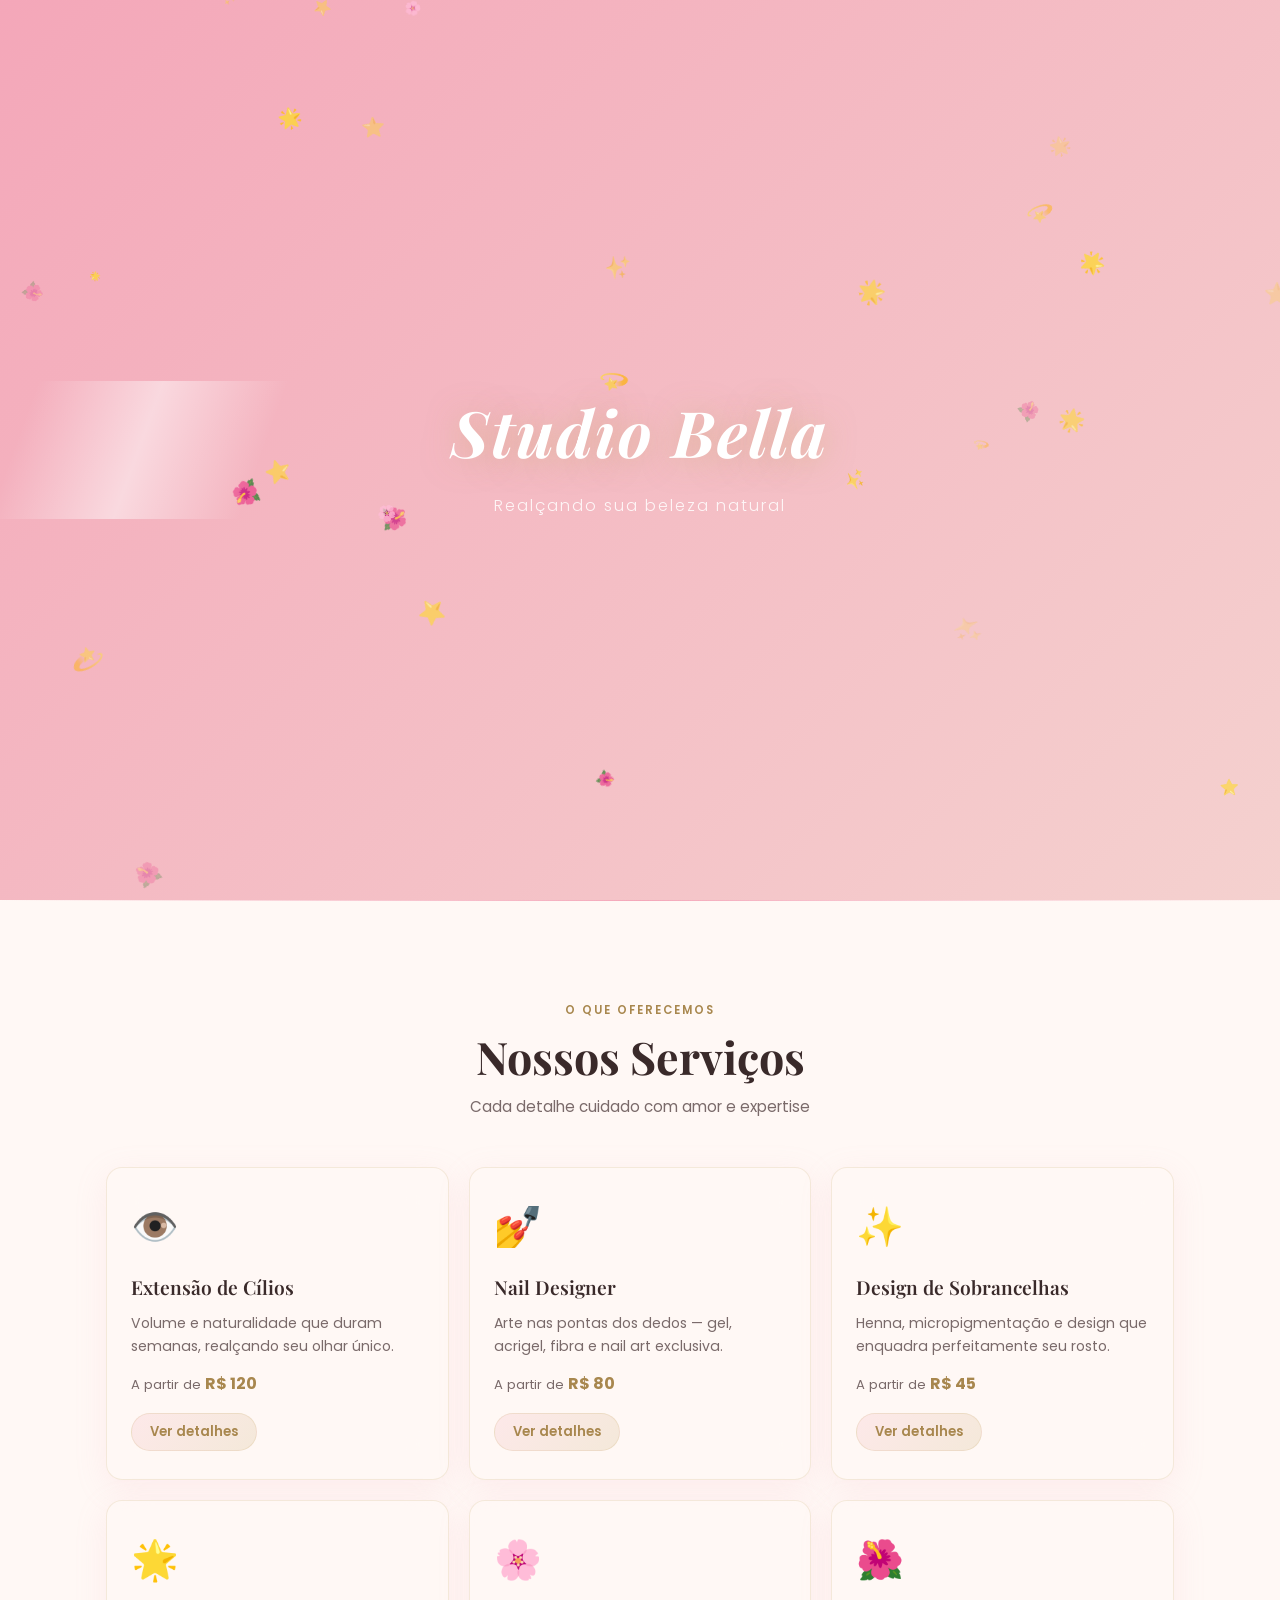
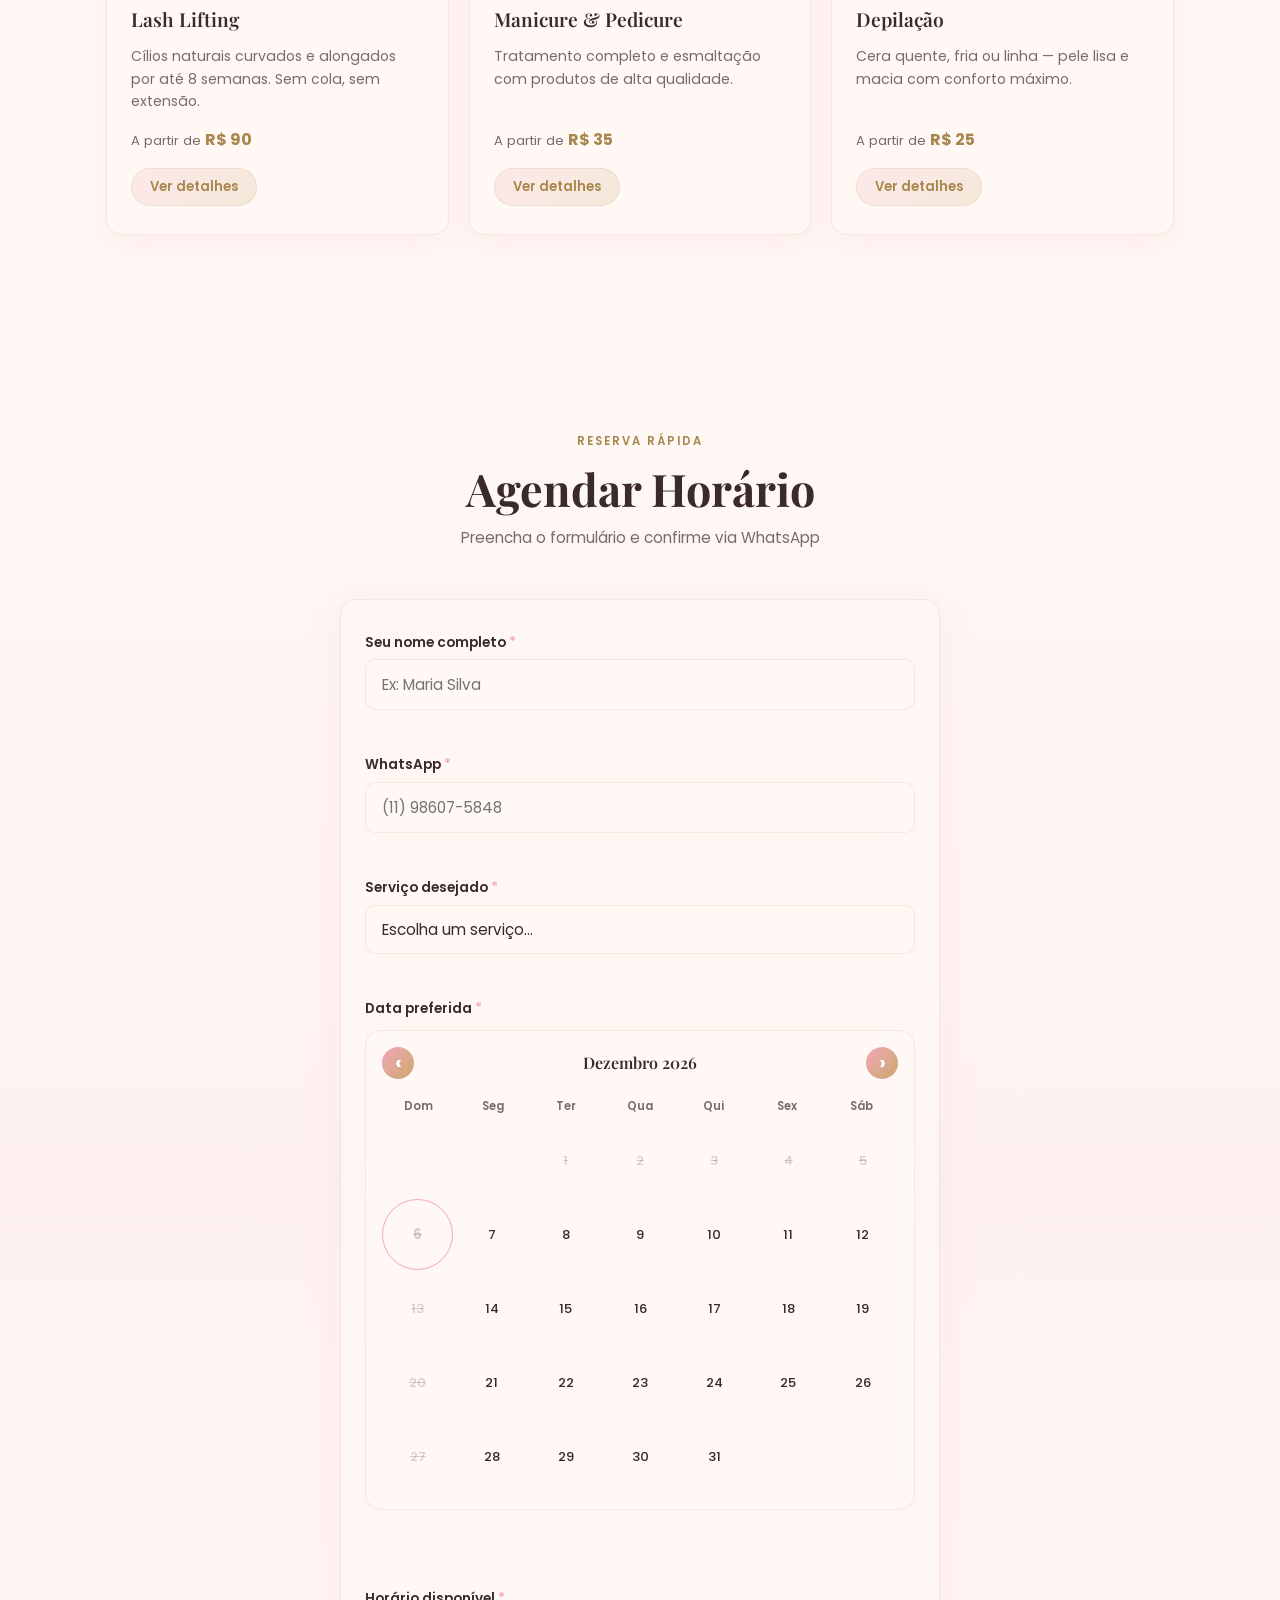
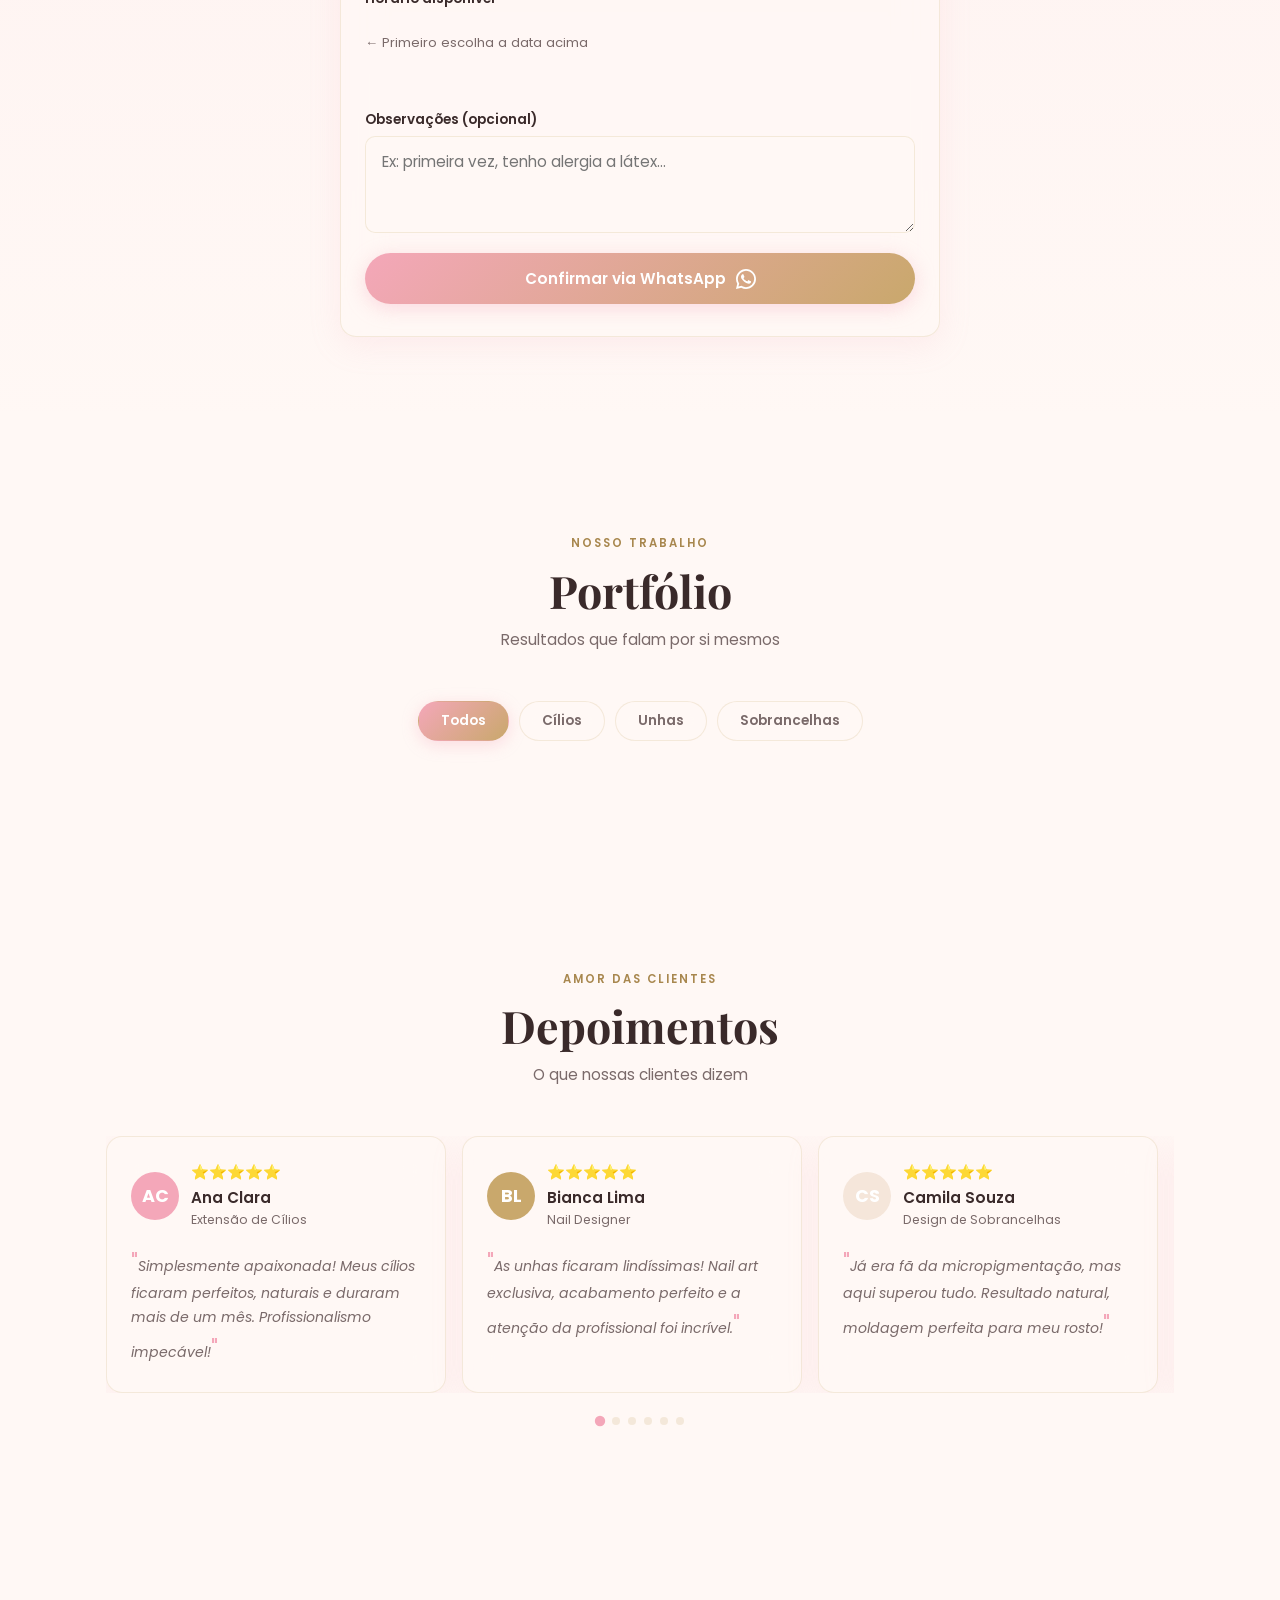
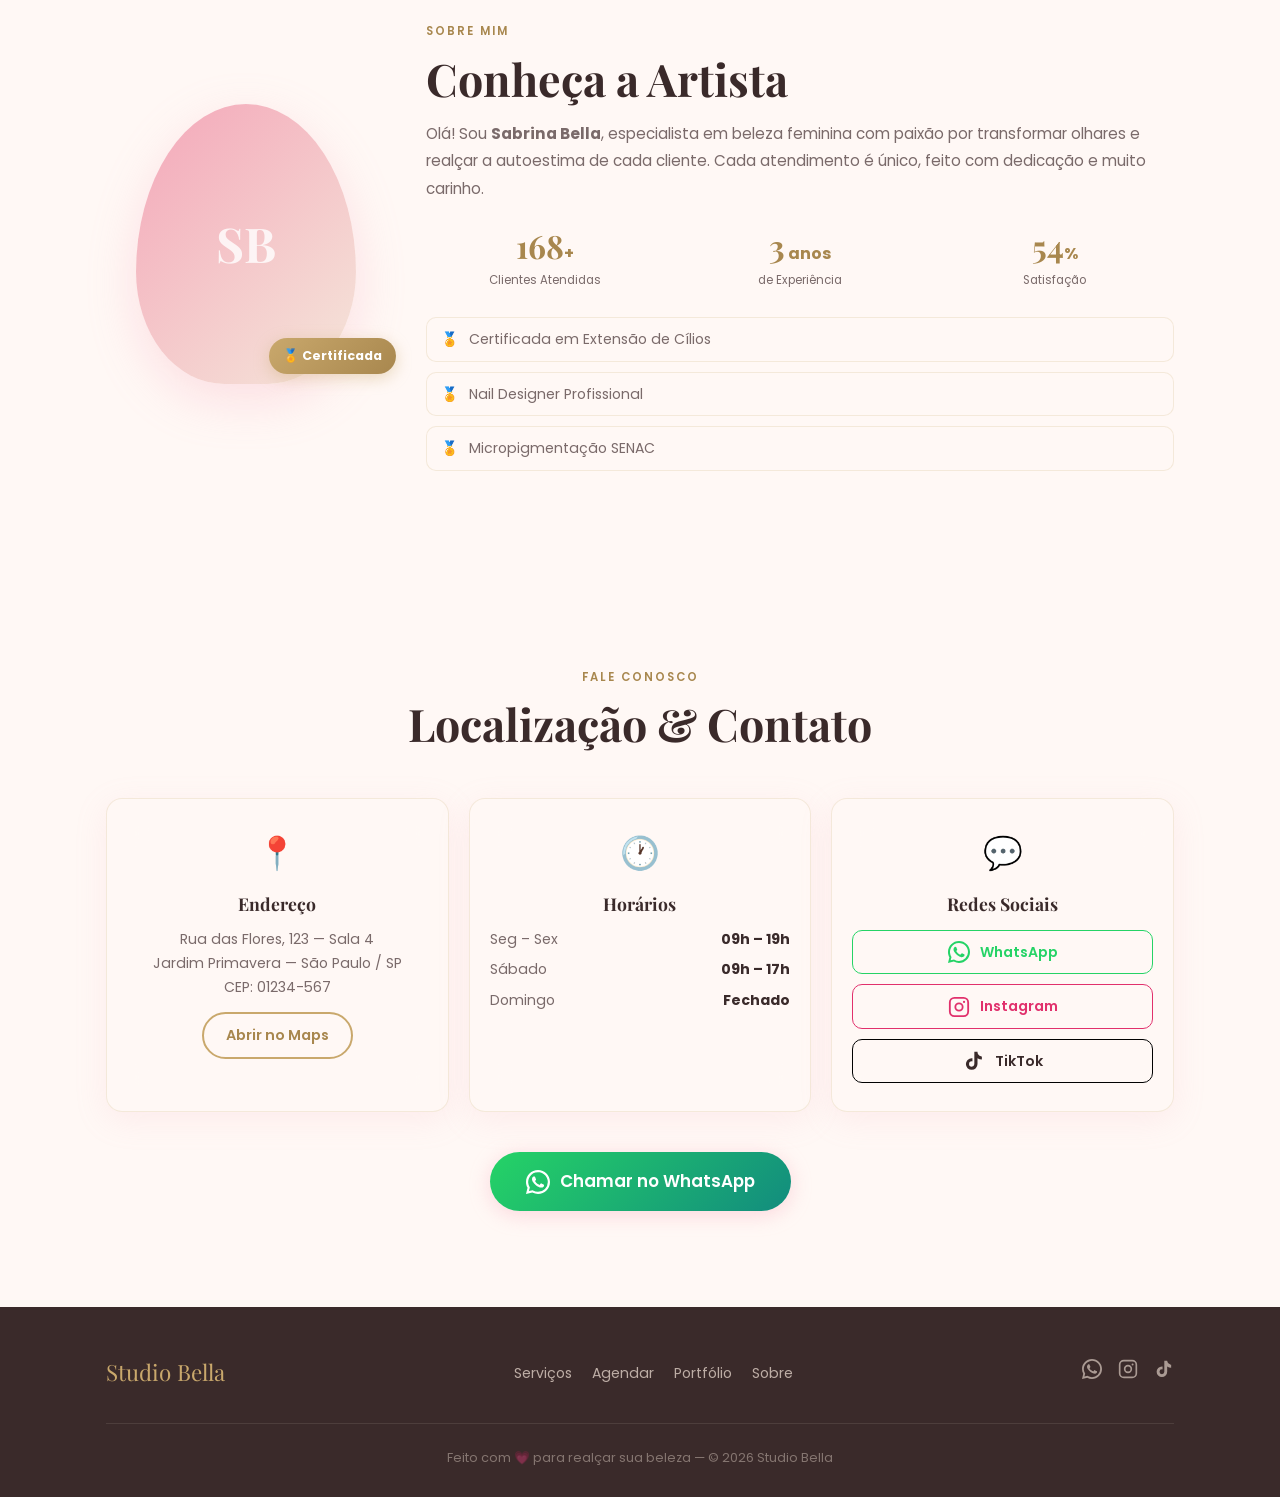
==== commit 646f292d: "feat: calendário visual, galeria de serviços fullscreen e painel admin - Fix dark mode: header com g" ====
--- a/index.html
+++ b/index.html
@@ -199,20 +199,10 @@
 </section>
 
 <!-- ============================================================
-     MODAL DE SERVIÇO
-============================================================ -->
-<div id="service-modal" class="modal-overlay" role="dialog" aria-modal="true" aria-labelledby="modal-title" hidden>
-  <div class="modal-box glass-card">
-    <button class="modal-close" aria-label="Fechar modal">✕</button>
-    <div class="modal-icon" id="modal-icon" aria-hidden="true"></div>
-    <h3 id="modal-title"></h3>
-    <p id="modal-desc"></p>
-    <ul id="modal-details" class="modal-list"></ul>
-    <div id="modal-price" class="modal-price"></div>
-    <a href="#agendamento" class="btn-primary shimmer-btn modal-cta">
-      <span>Agendar Este Serviço</span>
-    </a>
-  </div>
+     GALERIA DE SERVIÇOS (overlay fullscreen)
+============================================================ -->
+<div id="sg-overlay" class="sg-overlay" hidden aria-modal="true" role="dialog" aria-label="Galeria do serviço">
+  <!-- Conteúdo injetado via services-gallery.js -->
 </div>
 
 <!-- ============================================================
@@ -256,17 +246,18 @@
         </div>
 
         <div class="form-group">
-          <label for="f-data">Data preferida <span aria-hidden="true">*</span></label>
-          <input type="date" id="f-data" name="data" required />
+          <label>Data preferida <span aria-hidden="true">*</span></label>
+          <div id="booking-calendar" class="booking-calendar-wrap"></div>
+          <p id="selected-date-display" class="selected-date-display"></p>
           <span class="field-error" id="err-data" role="alert"></span>
         </div>
 
         <div class="form-group">
-          <label>Horário desejado <span aria-hidden="true">*</span></label>
+          <label>Horário disponível <span aria-hidden="true">*</span></label>
           <div class="time-slots" id="time-slots" role="group" aria-label="Selecione o horário">
-            <!-- Gerado via JS -->
+            <p class="slots-hint">← Primeiro escolha a data acima</p>
           </div>
-          <input type="hidden" id="f-horario" name="horario" required />
+          <input type="hidden" id="f-horario" name="horario" />
           <span class="field-error" id="err-horario" role="alert"></span>
         </div>
 
@@ -526,9 +517,12 @@
 </button>
 
 <!-- Scripts -->
+<script src="js/db.js"></script>
+<script src="js/calendar.js"></script>
 <script src="js/main.js" defer></script>
 <script src="js/agendamento.js" defer></script>
 <script src="js/portfolio.js" defer></script>
+<script src="js/services-gallery.js" defer></script>
 
 </body>
 </html>
--- a/css/style.css
+++ b/css/style.css
@@ -1085,3 +1085,231 @@
 }
 [data-theme="dark"] .time-slot { background: rgba(40,28,34,0.8); color: var(--gray); }
 [data-theme="dark"] #site-footer { background: #0f0a0d; }
+
+/* ── FIX: Dark mode header ────────────────────────────────
+   O gradiente rose/nude/gold fica claro demais em fundo escuro.
+   No dark mode, usamos gradiente mais sóbrio e translúcido.
+──────────────────────────────────────────────────────────── */
+[data-theme="dark"] #site-header {
+  background: linear-gradient(135deg, rgba(80,30,50,0.95) 0%, rgba(26,18,24,0.98) 50%, rgba(60,45,15,0.95) 100%);
+  animation: none;
+  backdrop-filter: blur(20px);
+  border-bottom: 1px solid rgba(201,168,108,0.2);
+}
+[data-theme="dark"] #site-header .header-logo { color: var(--gold); }
+[data-theme="dark"] #site-header #menu-btn span { background: var(--nude); }
+[data-theme="dark"] #site-header:not(.scrolled) #main-nav a { color: var(--nude); }
+@media (min-width: 768px) {
+  [data-theme="dark"] #site-header:not(.scrolled) #main-nav a { color: var(--nude); }
+  [data-theme="dark"] #site-header:not(.scrolled) #main-nav a:hover { color: var(--gold); border-color: var(--gold); }
+}
+[data-theme="dark"] #site-header.scrolled {
+  background: rgba(26,18,24,0.95);
+  border-bottom: 1px solid rgba(201,168,108,0.2);
+}
+
+/* ── CALENDÁRIO (BellaCalendar) ──────────────────────────── */
+.booking-calendar-wrap { margin-top: 4px; }
+
+.bc-wrap {
+  background: var(--card-bg);
+  border: 1px solid var(--border);
+  border-radius: var(--radius);
+  padding: 16px;
+  backdrop-filter: blur(12px);
+}
+.bc-header {
+  display: flex; align-items: center; justify-content: space-between;
+  margin-bottom: 14px;
+}
+.bc-title {
+  font-family: var(--font-head);
+  font-size: 1rem;
+  font-weight: 600;
+  color: var(--dark);
+  text-transform: capitalize;
+}
+.bc-nav {
+  width: 32px; height: 32px; border-radius: 50%;
+  background: linear-gradient(135deg, var(--rose), var(--gold));
+  color: #fff; font-size: 1.3rem; font-weight: 700;
+  display: flex; align-items: center; justify-content: center;
+  cursor: pointer; border: none;
+  transition: transform var(--transition), box-shadow var(--transition);
+}
+.bc-nav:hover { transform: scale(1.1); box-shadow: 0 4px 12px rgba(244,167,185,0.4); }
+
+.bc-weekdays {
+  display: grid; grid-template-columns: repeat(7,1fr);
+  margin-bottom: 6px;
+}
+.bc-weekdays span {
+  text-align: center; font-size: 0.72rem; font-weight: 600;
+  color: var(--gray); padding: 4px 0;
+}
+.bc-grid {
+  display: grid; grid-template-columns: repeat(7,1fr);
+  gap: 3px;
+}
+.bc-day {
+  aspect-ratio: 1;
+  border-radius: 50%;
+  font-size: 0.82rem; font-weight: 500;
+  display: flex; align-items: center; justify-content: center;
+  cursor: pointer; border: none;
+  background: none; color: var(--dark);
+  position: relative;
+  transition: background var(--transition), color var(--transition), transform var(--transition);
+}
+.bc-day:hover:not(.bc-disabled) {
+  background: rgba(244,167,185,0.2);
+  transform: scale(1.1);
+}
+.bc-day.bc-today {
+  font-weight: 700;
+  border: 1.5px solid var(--rose);
+  color: var(--rose);
+}
+.bc-day.bc-selected {
+  background: linear-gradient(135deg, var(--rose), var(--gold));
+  color: #fff;
+  box-shadow: 0 4px 12px rgba(244,167,185,0.45);
+  transform: scale(1.12);
+}
+.bc-day.bc-disabled {
+  color: rgba(122,106,106,0.3);
+  cursor: not-allowed;
+  text-decoration: line-through;
+}
+.bc-day.bc-empty { background: none; cursor: default; }
+.bc-dot {
+  position: absolute; top: 2px; right: 2px;
+  width: 14px; height: 14px;
+  border-radius: 50%;
+  background: var(--gold);
+  color: #fff;
+  font-size: 0.55rem; font-weight: 700;
+  display: flex; align-items: center; justify-content: center;
+  line-height: 1;
+}
+.bc-day.bc-has-apts { color: var(--gold-dark); font-weight: 700; }
+
+/* Data selecionada label */
+.selected-date-display {
+  font-size: 0.85rem; font-weight: 600;
+  color: var(--gold-dark);
+  margin-top: 8px;
+  min-height: 20px;
+  opacity: 0; transform: translateY(4px);
+  transition: opacity 0.3s, transform 0.3s;
+}
+.selected-date-display.visible { opacity: 1; transform: none; }
+
+/* Slots hint */
+.slots-hint {
+  font-size: 0.82rem; color: var(--gray);
+  padding: 12px 0;
+}
+.slots-empty {
+  font-size: 0.82rem; color: #e05a5a;
+  padding: 8px 0;
+}
+.slot-x { font-size: 0.7rem; margin-left: 2px; opacity: 0.6; }
+
+/* ── GALERIA FULLSCREEN ──────────────────────────────────── */
+.sg-overlay {
+  position: fixed; z-index: 6000;
+  overflow-y: auto;
+  background: var(--light-bg);
+  transition: top .38s cubic-bezier(.4,0,.2,1),
+              left .38s cubic-bezier(.4,0,.2,1),
+              width .38s cubic-bezier(.4,0,.2,1),
+              height .38s cubic-bezier(.4,0,.2,1),
+              border-radius .38s cubic-bezier(.4,0,.2,1),
+              opacity .38s ease;
+}
+.sg-content {
+  display: flex; flex-direction: column;
+  min-height: 100%;
+  transition: opacity 0.3s ease;
+}
+.sg-header {
+  position: relative;
+  padding: 48px 24px 32px;
+  text-align: center;
+}
+.sg-close {
+  position: absolute; top: 16px; right: 16px;
+  width: 40px; height: 40px; border-radius: 50%;
+  background: rgba(255,255,255,0.3);
+  backdrop-filter: blur(8px);
+  color: #fff; font-size: 1.1rem;
+  display: flex; align-items: center; justify-content: center;
+  cursor: pointer; border: none;
+  transition: background var(--transition);
+}
+.sg-close:hover { background: rgba(255,255,255,0.5); }
+.sg-icon { font-size: 3rem; display: block; margin-bottom: 8px; }
+.sg-title { font-family: var(--font-head); font-size: 2rem; color: #fff; font-weight: 700; margin-bottom: 8px; }
+.sg-sub { color: rgba(255,255,255,0.8); font-size: 0.95rem; }
+.sg-body {
+  flex: 1;
+  padding: 24px 16px 48px;
+  max-width: 900px; margin: 0 auto; width: 100%;
+}
+.sg-grid {
+  display: grid;
+  grid-template-columns: 1fr;
+  gap: 16px;
+}
+@media (min-width: 480px) { .sg-grid { grid-template-columns: repeat(2,1fr); } }
+@media (min-width: 768px) { .sg-grid { grid-template-columns: repeat(3,1fr); } }
+
+.sg-card {
+  border-radius: var(--radius);
+  overflow: hidden;
+  background: var(--card-bg);
+  border: 1px solid var(--border);
+  box-shadow: var(--shadow);
+  transition: transform var(--transition), box-shadow var(--transition);
+  animation: sg-card-in 0.5s ease backwards;
+}
+@keyframes sg-card-in {
+  from { opacity: 0; transform: translateY(20px) scale(0.95); }
+  to   { opacity: 1; transform: none; }
+}
+.sg-card:hover { transform: translateY(-4px); box-shadow: 0 16px 40px rgba(244,167,185,0.2); }
+.sg-card-media { aspect-ratio: 4/3; overflow: hidden; }
+.sg-card-img { width: 100%; height: 100%; object-fit: cover; display: block; }
+.sg-card-placeholder {
+  width: 100%; height: 100%;
+  display: flex; align-items: center; justify-content: center;
+  font-size: 2.5rem;
+}
+.sg-card-info { padding: 16px; }
+.sg-card-name { font-family: var(--font-head); font-size: 1rem; margin-bottom: 6px; }
+.sg-card-desc { font-size: 0.82rem; color: var(--gray); line-height: 1.6; margin-bottom: 14px; }
+.sg-card-footer { display: flex; align-items: center; justify-content: space-between; gap: 8px; }
+.sg-card-price { font-weight: 700; color: var(--gold-dark); font-size: 0.95rem; }
+.sg-book-btn {
+  padding: 8px 16px; border-radius: 40px;
+  background: linear-gradient(135deg, var(--rose), var(--gold));
+  color: #fff; font-size: 0.8rem; font-weight: 600;
+  border: none; cursor: pointer;
+  transition: transform var(--transition), box-shadow var(--transition);
+  position: relative; overflow: hidden;
+}
+.sg-book-btn:hover { transform: scale(1.05); box-shadow: 0 4px 14px rgba(244,167,185,0.45); }
+.sg-empty {
+  text-align: center; padding: 60px 24px; color: var(--gray);
+}
+.sg-empty span { font-size: 3rem; display: block; margin-bottom: 16px; opacity: 0.5; }
+.sg-empty a { color: var(--gold-dark); text-decoration: underline; }
+
+/* ── Dark mode overrides for new components ──────────────── */
+[data-theme="dark"] .bc-wrap { background: rgba(40,28,34,0.9); }
+[data-theme="dark"] .bc-title,
+[data-theme="dark"] .bc-day:not(.bc-disabled):not(.bc-selected) { color: var(--nude); }
+[data-theme="dark"] .sg-overlay { background: var(--light-bg); }
+[data-theme="dark"] .sg-card { background: rgba(40,28,34,0.8); }
+[data-theme="dark"] .sg-card-name { color: var(--nude); }
